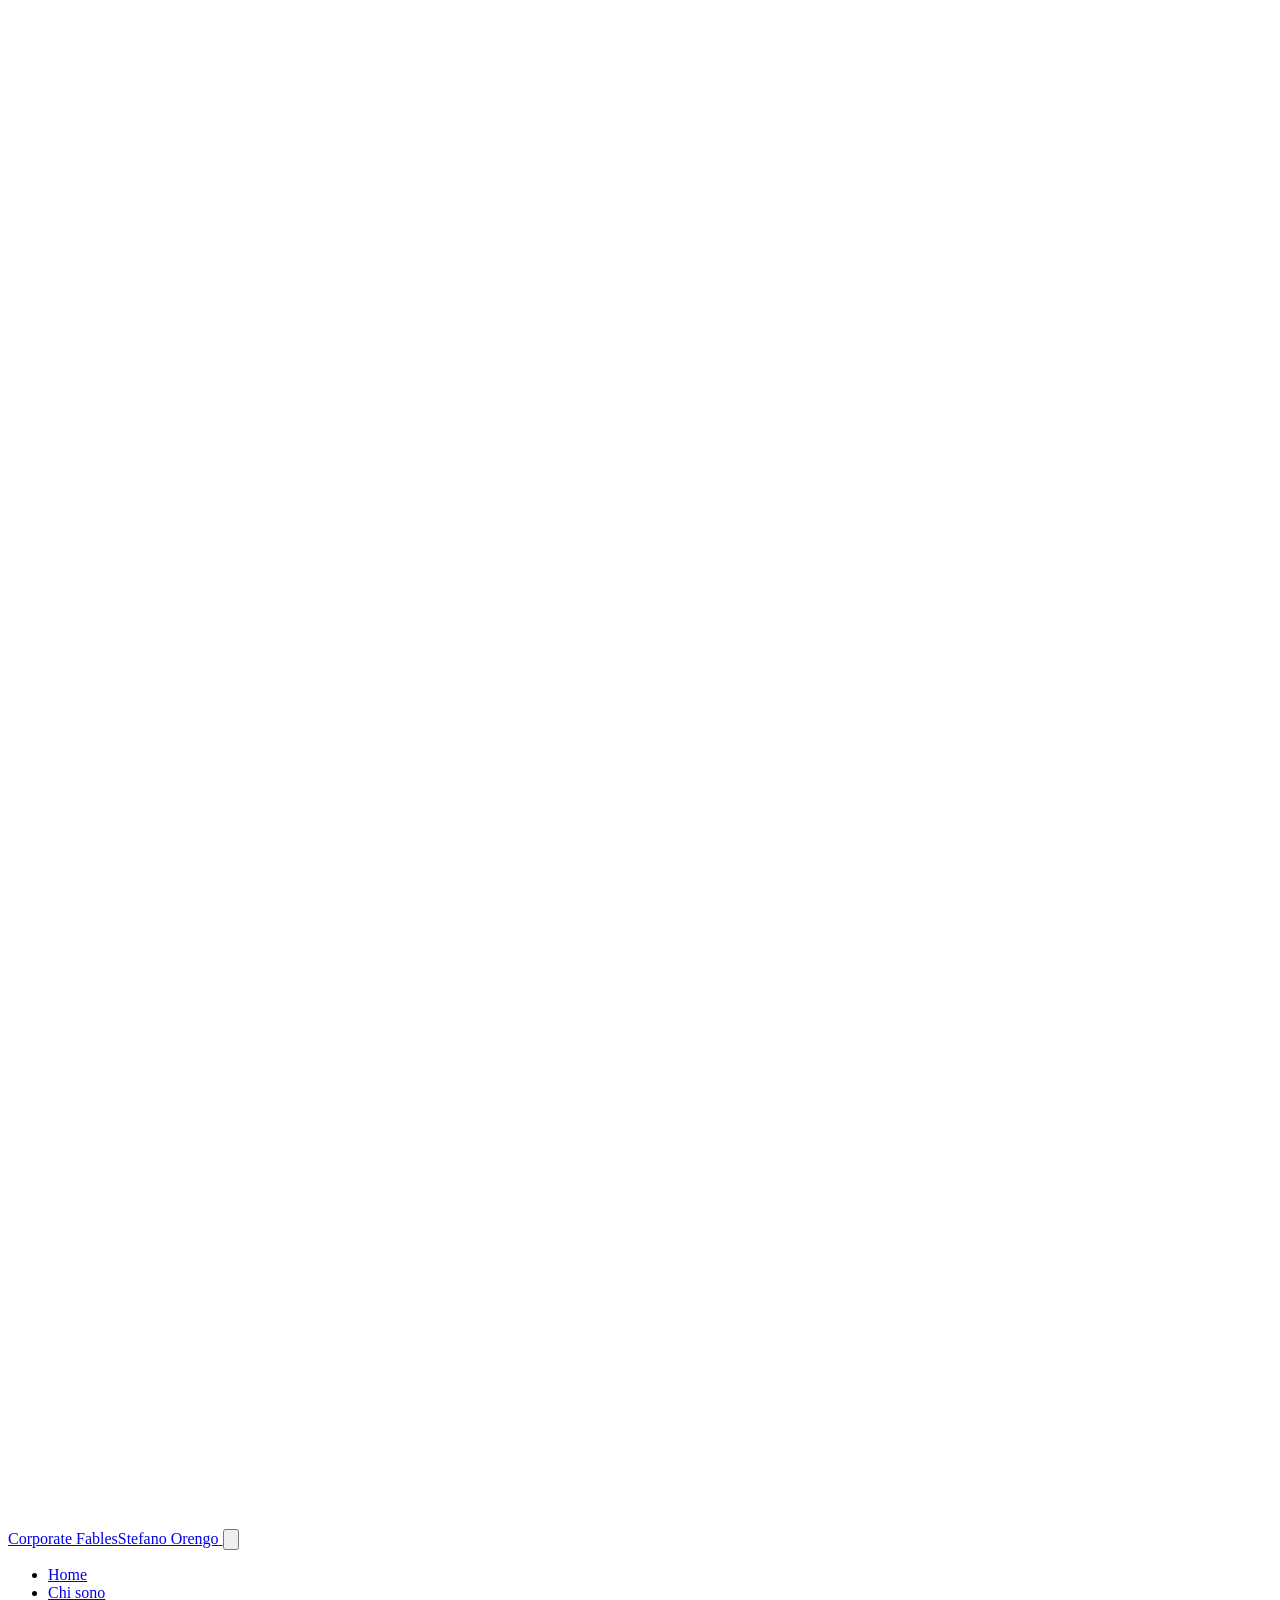
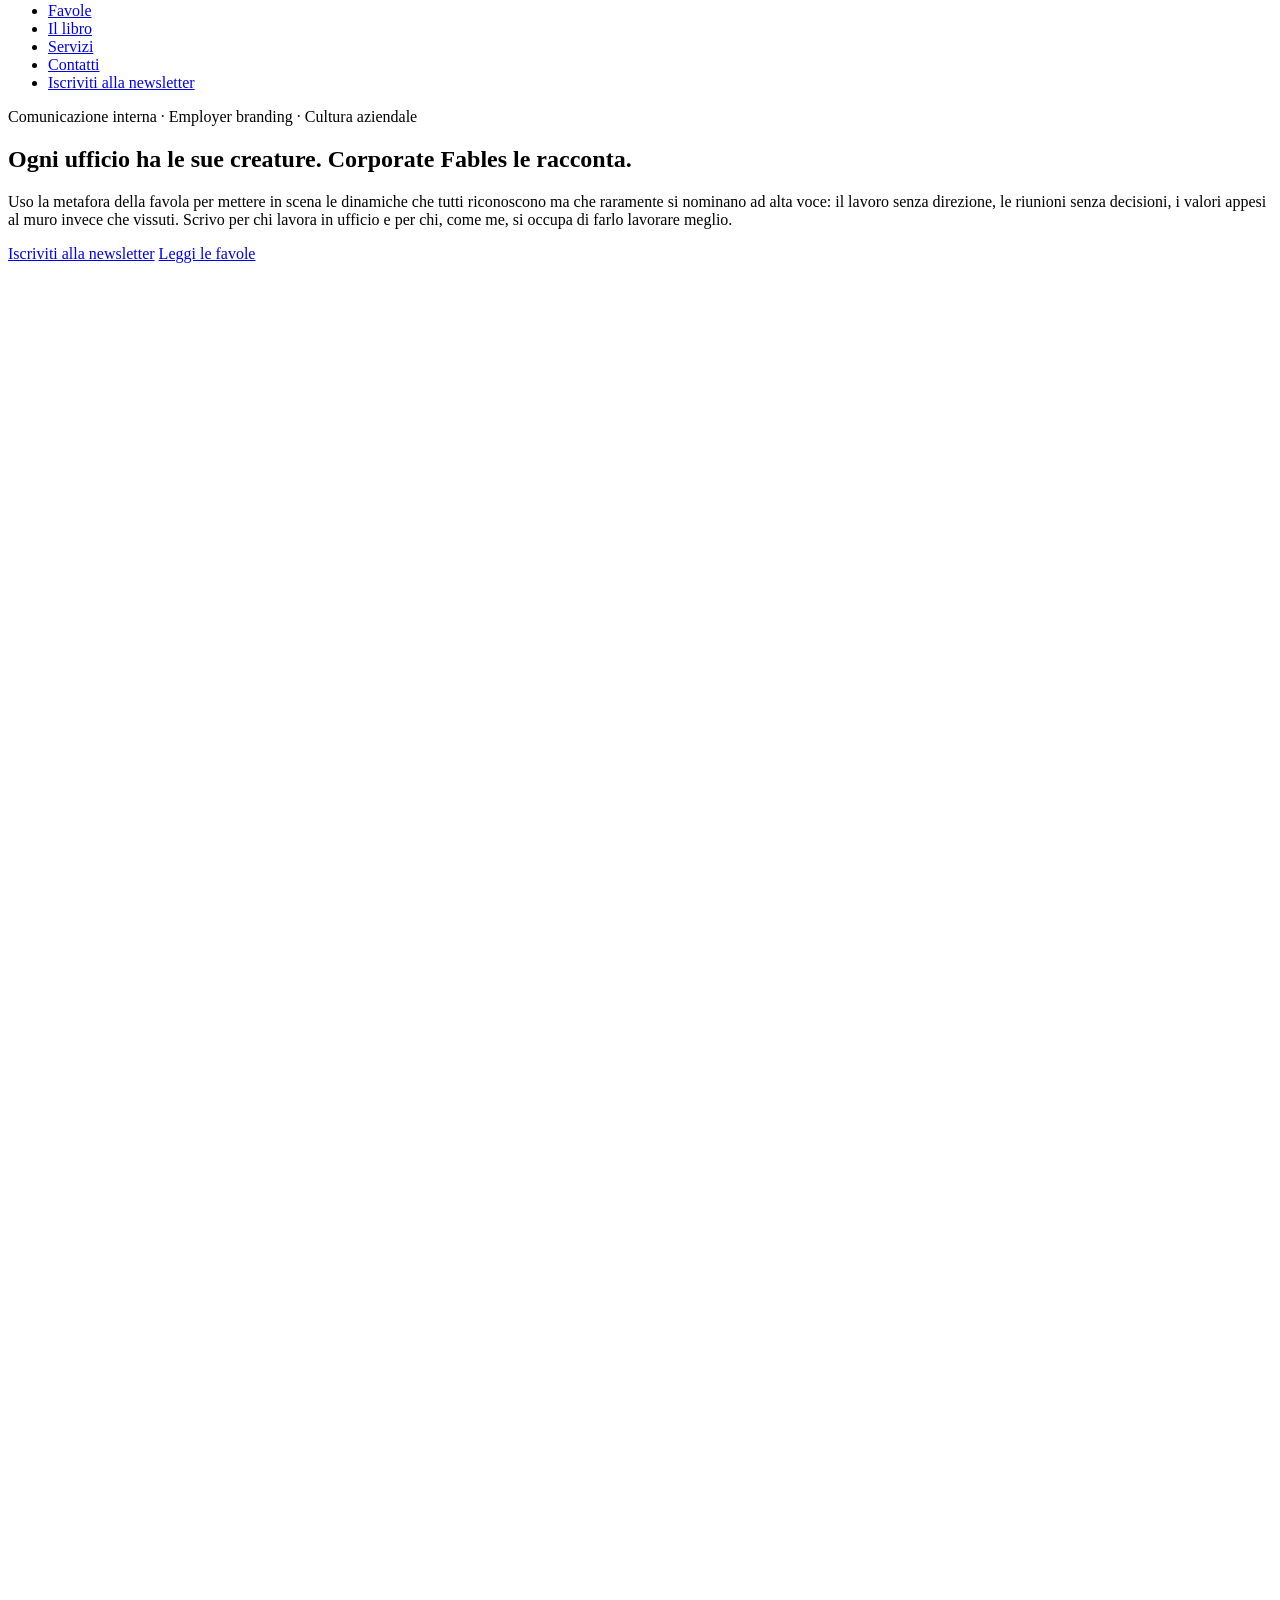
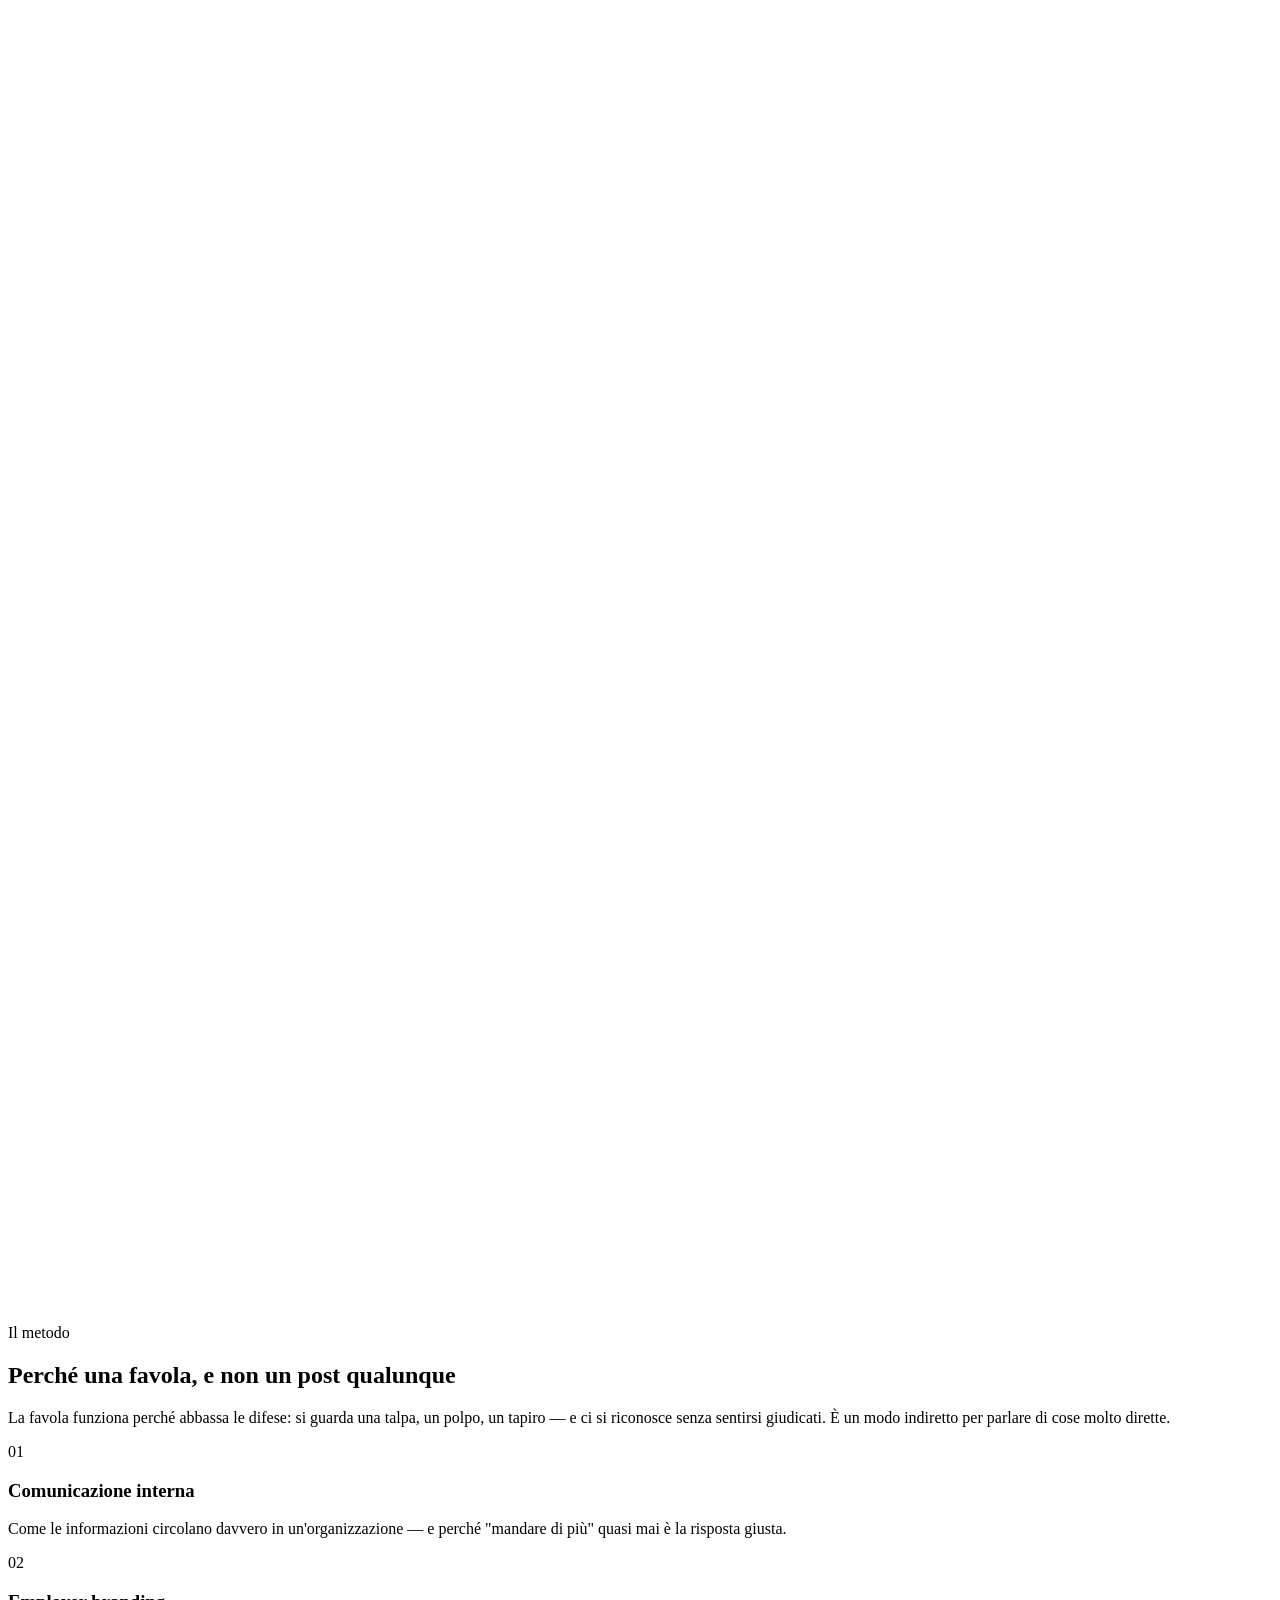
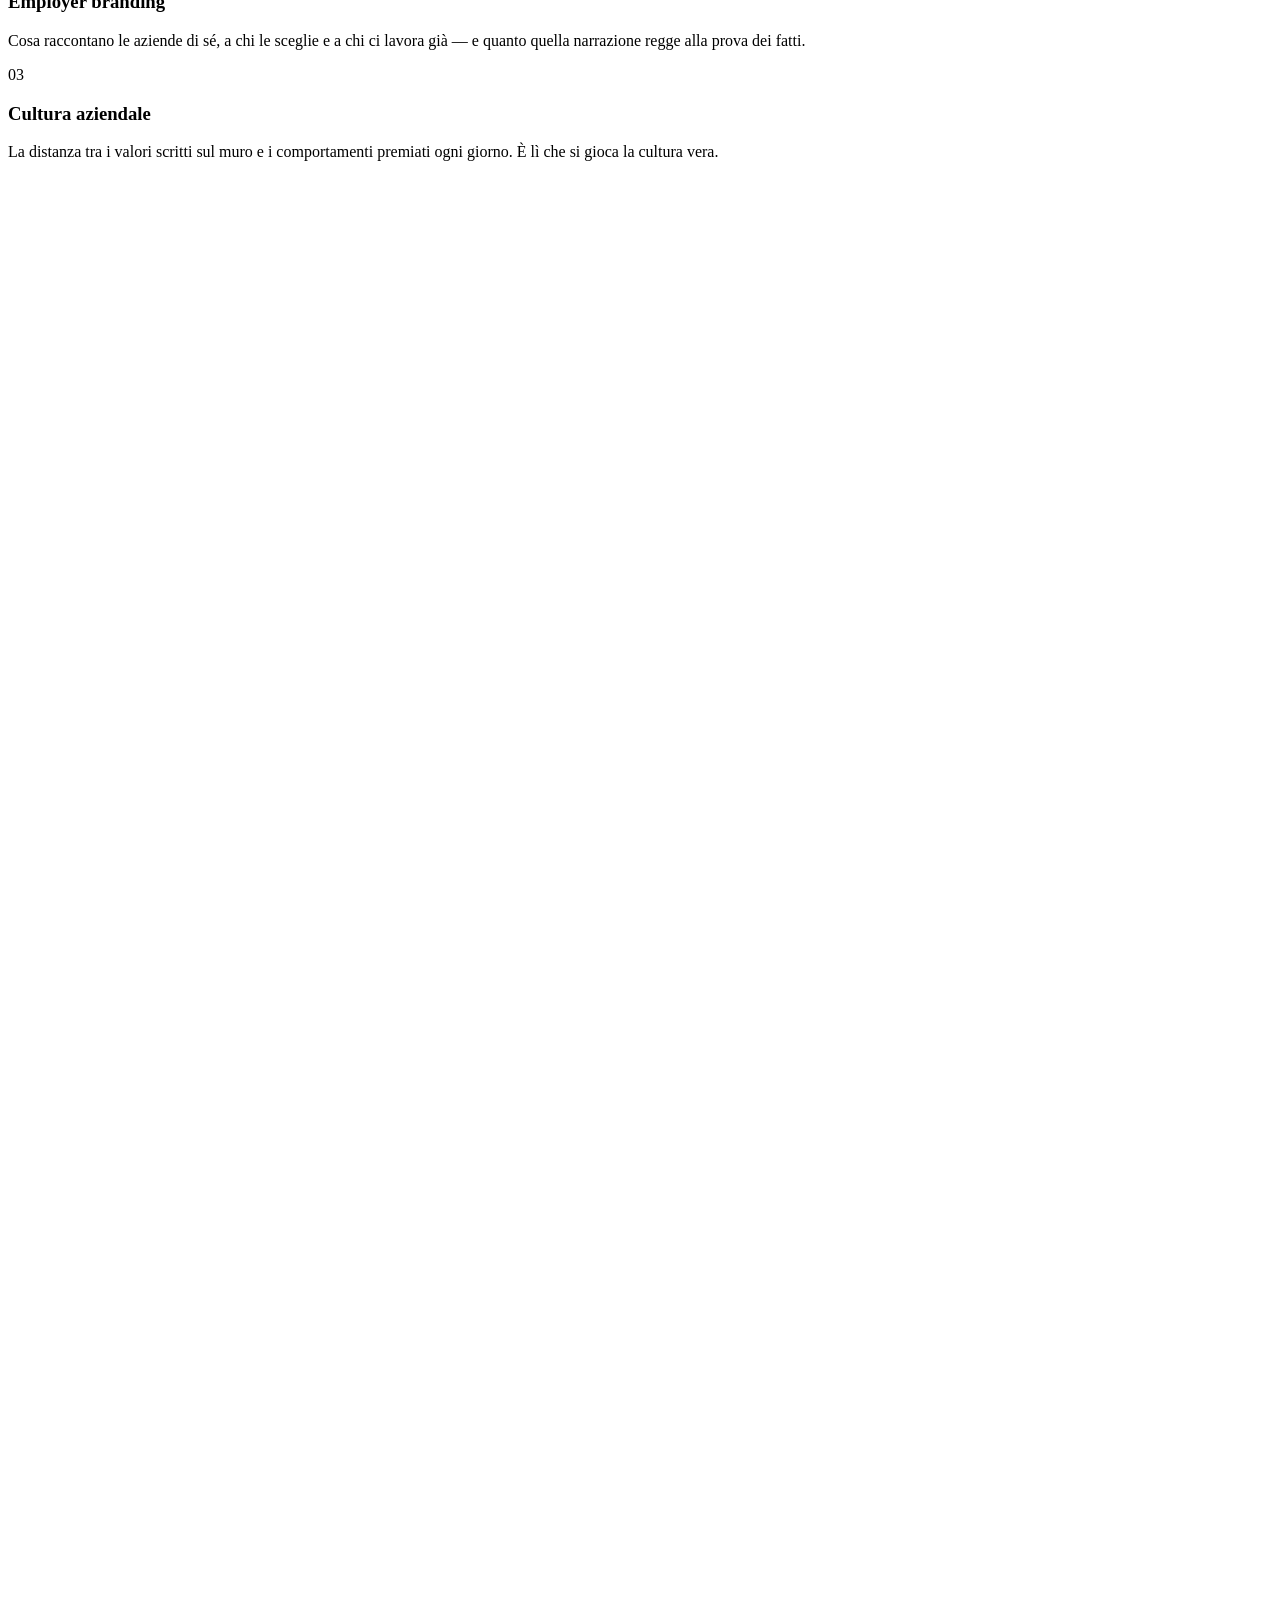
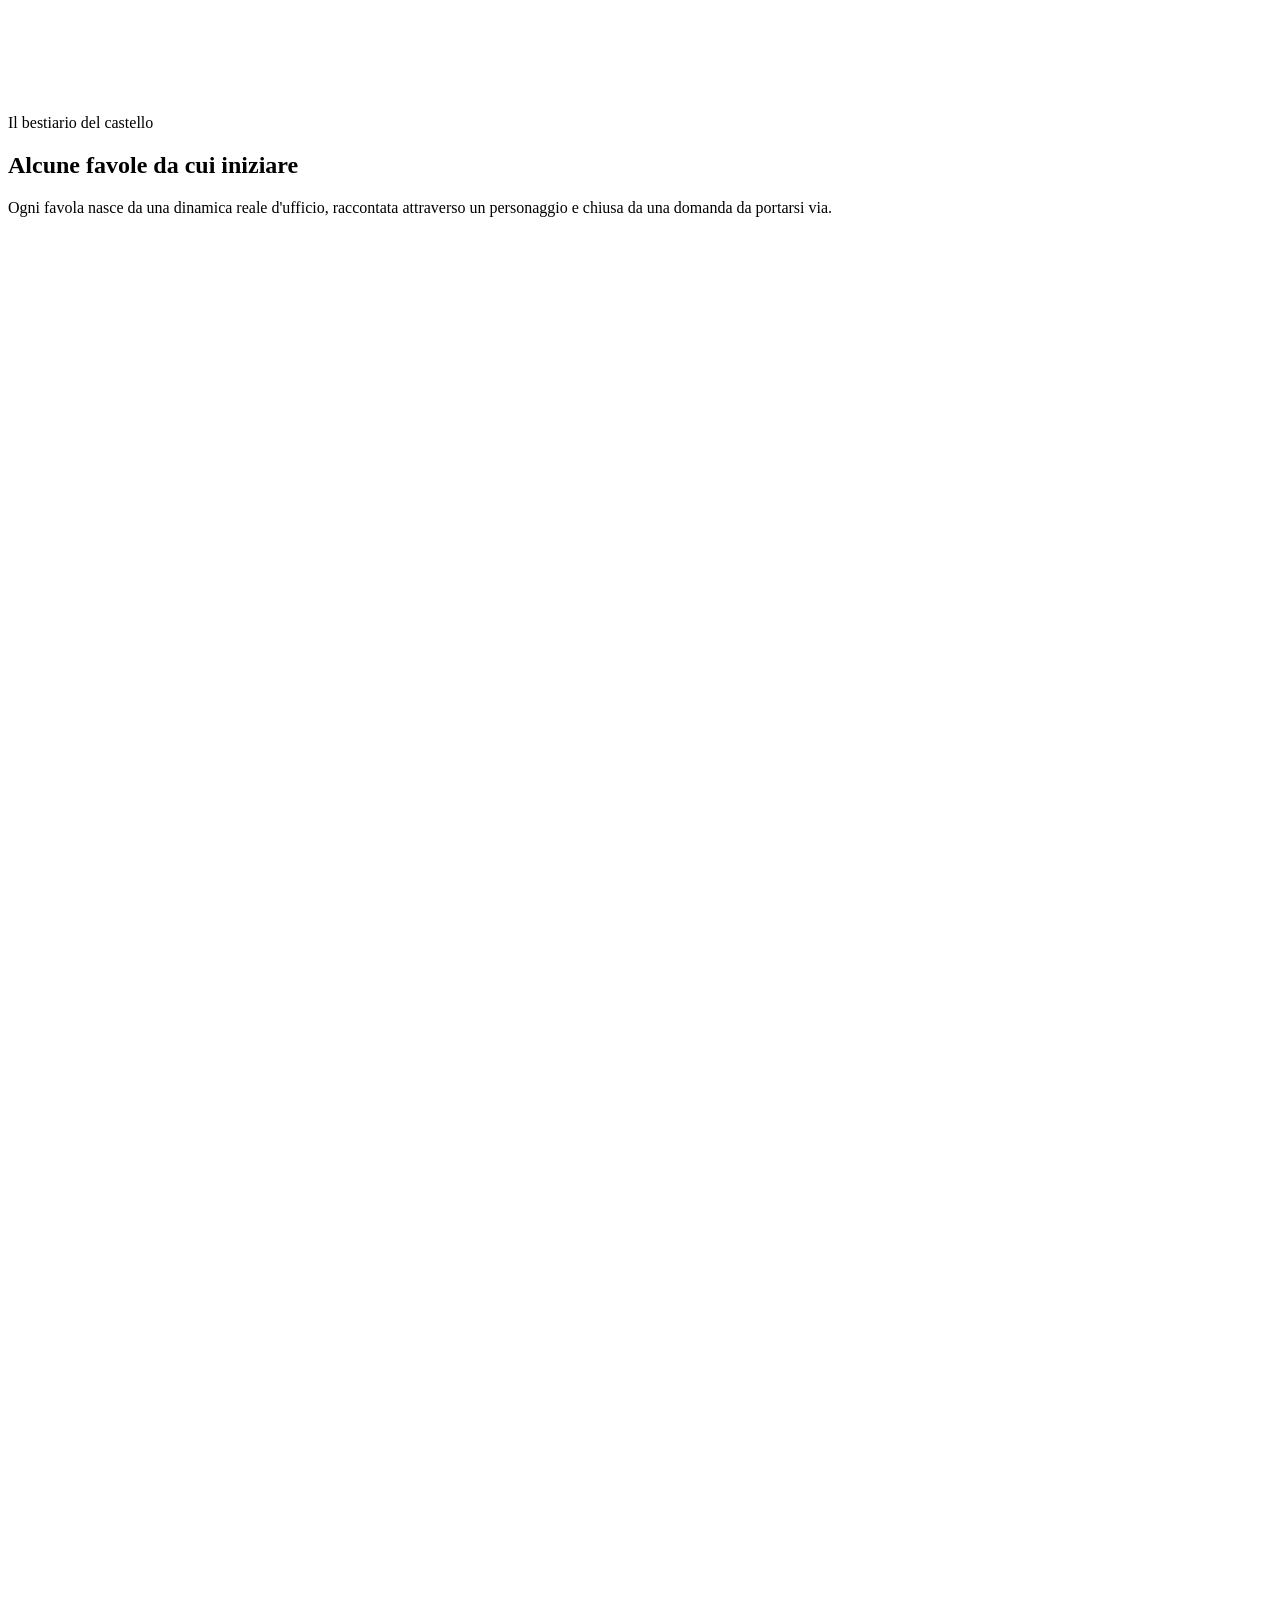
==== index.html @ dc0a2770 "Add files via upload" ====
<!DOCTYPE html>
<html lang="it">
<head>
<meta charset="UTF-8">
<meta name="viewport" content="width=device-width, initial-scale=1.0">
<title>Corporate Fables — Stefano Orengo | Cultura aziendale, comunicazione interna, employer branding</title>
<meta name="description" content="Corporate Fables usa la metafora della favola per raccontare le dinamiche d'ufficio: comunicazione interna, employer branding e cultura aziendale sana, a cura di Stefano Orengo.">
<link rel="preconnect" href="https://fonts.googleapis.com">
<link href="https://fonts.googleapis.com/css2?family=Fraunces:opsz,wght@9..144,400..700&family=Work+Sans:wght@400;500;600;700&family=IBM+Plex+Mono:wght@500;600&display=swap" rel="stylesheet">
<link rel="stylesheet" href="css/style.css">
</head>
<body>

<header class="site">
  <nav class="nav">
    <a href="index.html" class="brand">
      <svg viewBox="0 0 100 120"><use href="assets/crests.svg#crest-brand"/></svg>
      <span>Corporate Fables<span class="brand-sub">Stefano Orengo</span></span>
    </a>
    <button class="nav-toggle" aria-label="Apri il menu" aria-expanded="false">
      <svg viewBox="0 0 24 24" fill="none" stroke="currentColor" stroke-width="2"><path d="M3 6h18M3 12h18M3 18h18"/></svg>
    </button>
    <ul class="nav-links">
      <li><a href="index.html" class="current">Home</a></li>
      <li><a href="chi-sono.html">Chi sono</a></li>
      <li><a href="favole.html">Favole</a></li>
      <li><a href="libro.html">Il libro</a></li>
      <li><a href="servizi.html">Servizi</a></li>
      <li><a href="contatti.html">Contatti</a></li>
      <li class="nav-cta"><a class="btn btn-primary" data-substack-link href="#" target="_blank" rel="noopener">Iscriviti alla newsletter</a></li>
    </ul>
  </nav>
</header>

<main>

  <!-- HERO -->
  <section class="wrap hero">
    <div>
      <p class="eyebrow">Comunicazione interna · Employer branding · Cultura aziendale</p>
      <h1>Ogni ufficio ha le sue creature. Corporate&nbsp;Fables le racconta.</h1>
      <p class="lede">Uso la metafora della favola per mettere in scena le dinamiche che tutti riconoscono ma che raramente si nominano ad alta voce: il lavoro senza direzione, le riunioni senza decisioni, i valori appesi al muro invece che vissuti. Scrivo per chi lavora in ufficio e per chi, come me, si occupa di farlo lavorare meglio.</p>
      <div class="hero-actions">
        <a class="btn btn-primary" data-substack-link href="#" target="_blank" rel="noopener">Iscriviti alla newsletter</a>
        <a class="btn btn-ghost" href="favole.html">Leggi le favole</a>
      </div>
    </div>
    <div class="hero-crest-panel" data-reveal>
      <svg class="lead-crest" viewBox="0 0 100 120"><use href="assets/crests.svg#crest-eagle"/></svg>
      <svg viewBox="0 0 100 120"><use href="assets/crests.svg#crest-mole"/></svg>
      <svg viewBox="0 0 100 120"><use href="assets/crests.svg#crest-octopus"/></svg>
      <svg viewBox="0 0 100 120"><use href="assets/crests.svg#crest-tapir"/></svg>
      <svg viewBox="0 0 100 120"><use href="assets/crests.svg#crest-snail"/></svg>
      <svg viewBox="0 0 100 120"><use href="assets/crests.svg#crest-monkey"/></svg>
      <svg viewBox="0 0 100 120"><use href="assets/crests.svg#crest-pigeon"/></svg>
    </div>
  </section>

  <!-- PILLARS -->
  <section class="wrap" data-reveal>
    <div class="section-head">
      <p class="eyebrow">Il metodo</p>
      <h2>Perché una favola, e non un post qualunque</h2>
      <p>La favola funziona perché abbassa le difese: si guarda una talpa, un polpo, un tapiro — e ci si riconosce senza sentirsi giudicati. È un modo indiretto per parlare di cose molto dirette.</p>
    </div>
    <div class="pillars">
      <div class="pillar">
        <span class="num">01</span>
        <h3>Comunicazione interna</h3>
        <p>Come le informazioni circolano davvero in un'organizzazione — e perché "mandare di più" quasi mai è la risposta giusta.</p>
      </div>
      <div class="pillar">
        <span class="num">02</span>
        <h3>Employer branding</h3>
        <p>Cosa raccontano le aziende di sé, a chi le sceglie e a chi ci lavora già — e quanto quella narrazione regge alla prova dei fatti.</p>
      </div>
      <div class="pillar">
        <span class="num">03</span>
        <h3>Cultura aziendale</h3>
        <p>La distanza tra i valori scritti sul muro e i comportamenti premiati ogni giorno. È lì che si gioca la cultura vera.</p>
      </div>
    </div>
  </section>

  <div class="wrap"><div class="divider-crest"><svg viewBox="0 0 100 120"><use href="assets/crests.svg#crest-brand"/></svg></div></div>

  <!-- FABLES PREVIEW -->
  <section class="wrap" data-reveal>
    <div class="section-head">
      <p class="eyebrow">Il bestiario del castello</p>
      <h2>Alcune favole da cui iniziare</h2>
      <p>Ogni favola nasce da una dinamica reale d'ufficio, raccontata attraverso un personaggio e chiusa da una domanda da portarsi via.</p>
    </div>
    <div class="fable-grid">
      <article class="fable-card">
        <svg class="crest-icon" viewBox="0 0 100 120"><use href="assets/crests.svg#crest-tapir"/></svg>
        <span class="role">Teo — il tapiro</span>
        <h3>Il tapiro che convocava riunioni</h3>
        <p class="moral">Una riunione senza una decisione da prendere non è una riunione.</p>
        <p class="teaser">Teo crede che ogni problema si risolva riunendo le creature in una stanza. Finché, un martedì mattina, la stanza rimane vuota.</p>
        <a class="read-link" data-substack-link href="#" target="_blank" rel="noopener">Leggi su Substack →</a>
      </article>
      <article class="fable-card">
        <svg class="crest-icon" viewBox="0 0 100 120"><use href="assets/crests.svg#crest-octopus"/></svg>
        <span class="role">Otto — il polpo</span>
        <h3>Il polpo che diceva sempre sì</h3>
        <p class="moral">Non siamo indispensabili perché capaci. A volte, solo perché non abbiamo mai chiesto aiuto.</p>
        <p class="teaser">Otto ha otto tentacoli e dice sempre sì a tutto. Finché una mattina uno dei tentacoli smette di muoversi.</p>
        <a class="read-link" data-substack-link href="#" target="_blank" rel="noopener">Leggi su Substack →</a>
      </article>
      <article class="fable-card">
        <svg class="crest-icon" viewBox="0 0 100 120"><use href="assets/crests.svg#crest-raccoon"/></svg>
        <span class="role">Renoir — il procione</span>
        <h3>Il procione guardiano dello stemma</h3>
        <p class="moral">I valori appesi al muro non fanno cultura. La fanno le domande scomode.</p>
        <p class="teaser">Renoir lucida lo stemma del castello ogni mattina. Poi qualcuno gli chiede: "quella parola, dove la vedi oggi?"</p>
        <a class="read-link" data-substack-link href="#" target="_blank" rel="noopener">Leggi su Substack →</a>
      </article>
    </div>
    <p style="margin-top:36px;"><a class="btn btn-ghost" href="favole.html">Vedi tutte le favole</a></p>
  </section>

  <!-- BOOK TEASER -->
  <section class="wrap" data-reveal>
    <div class="split">
      <div class="book-cover" style="max-width:280px;">
        <svg class="crest-icon" viewBox="0 0 100 120"><use href="assets/crests.svg#crest-brand"/></svg>
        <div>
          <p class="book-sub">Un romanzo di cultura aziendale</p>
          <h3 class="book-title">Il Volpino e la Torre</h3>
        </div>
        <p class="book-author">Stefano Orengo</p>
      </div>
      <div class="prose">
        <p class="eyebrow">In cantiere</p>
        <h2>Il primo libro di Corporate Fables</h2>
        <p>Dalle favole della newsletter nasce "Il Volpino e la Torre": una storia più lunga, ambientata nello stesso castello, per raccontare cosa succede quando la cultura di un'organizzazione smette di essere uno slogan e diventa un problema quotidiano.</p>
        <p>Il manoscritto è pronto ed è attualmente alla ricerca di una casa editrice.</p>
        <p><a class="btn btn-primary" href="libro.html">Scopri il libro</a></p>
      </div>
    </div>
  </section>

  <!-- ABOUT STRIP -->
  <section class="wrap" data-reveal>
    <div class="split reverse">
      <div class="split-media">
        <div class="photo-frame">Foto di Stefano Orengo</div>
      </div>
      <div class="prose">
        <p class="eyebrow">Chi scrive</p>
        <h2>Stefano Orengo</h2>
        <p>Mi occupo di comunicazione interna in RINA e collaboro alla comunicazione web e social di ECOS. Da qui nasce Corporate Fables: un modo per parlare, attraverso le favole, di come si costruisce — o si distrugge, un metro di galleria alla volta — una cultura aziendale sana.</p>
        <p><a class="btn btn-ghost" href="chi-sono.html">Leggi la mia storia →</a></p>
      </div>
    </div>
  </section>

  <!-- NEWSLETTER CTA -->
  <section class="wrap" data-reveal>
    <div class="cta-band">
      <div>
        <h2>Una favola al mese nella tua casella di posta</h2>
        <p>Corporate Fables è una newsletter su Substack. Niente spam, solo una storia e una domanda da portarti al lavoro.</p>
      </div>
      <a class="btn btn-primary" data-substack-link href="#" target="_blank" rel="noopener">Iscriviti gratis</a>
    </div>
  </section>

</main>

<footer class="site">
  <div class="wrap">
    <div class="foot-grid">
      <div>
        <p class="foot-brand">Corporate Fables</p>
        <p style="color:#B7C2BB; font-size:.92rem; max-width:32ch;">Favole per chi lavora in ufficio e per chi si occupa della sua cultura.</p>
      </div>
      <div>
        <h4>Naviga</h4>
        <ul>
          <li><a href="chi-sono.html">Chi sono</a></li>
          <li><a href="favole.html">Favole</a></li>
          <li><a href="libro.html">Il libro</a></li>
          <li><a href="servizi.html">Servizi</a></li>
        </ul>
      </div>
      <div>
        <h4>Collegati</h4>
        <ul>
          <li><a data-substack-link href="#" target="_blank" rel="noopener">Substack</a></li>
          <li><a data-linkedin-link href="#" target="_blank" rel="noopener">LinkedIn</a></li>
          <li><a href="contatti.html">Contatti</a></li>
        </ul>
      </div>
      <div>
        <h4>Progetto personale</h4>
        <p style="color:#B7C2BB; font-size:.86rem;">Non un canale ufficiale RINA o ECOS.</p>
      </div>
    </div>
    <div class="foot-bottom">
      <p>© 2026 Stefano Orengo — Corporate Fables</p>
      <p class="disclaimer">Corporate Fables è un progetto personale. Le opinioni espresse non rappresentano necessariamente la posizione di RINA o ECOS.</p>
    </div>
  </div>
</footer>

<script src="js/main.js"></script>
</body>
</html>
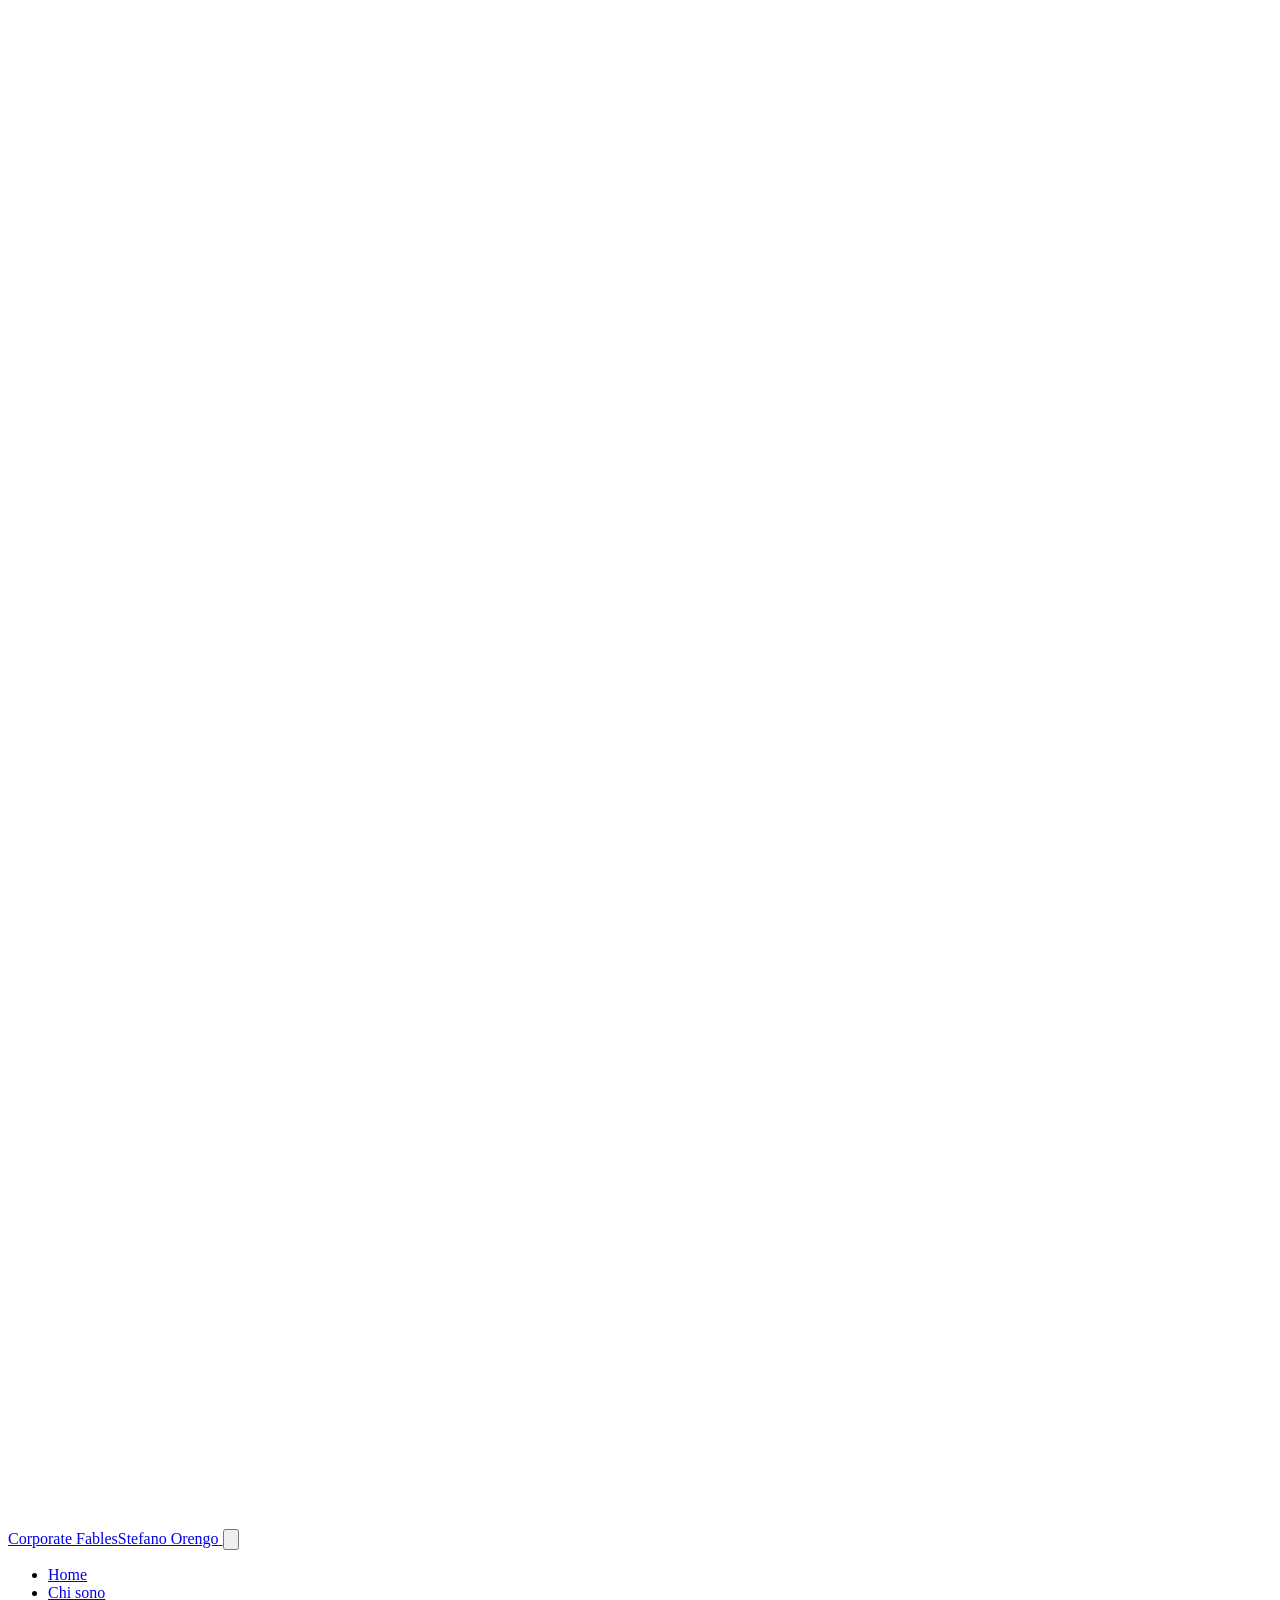
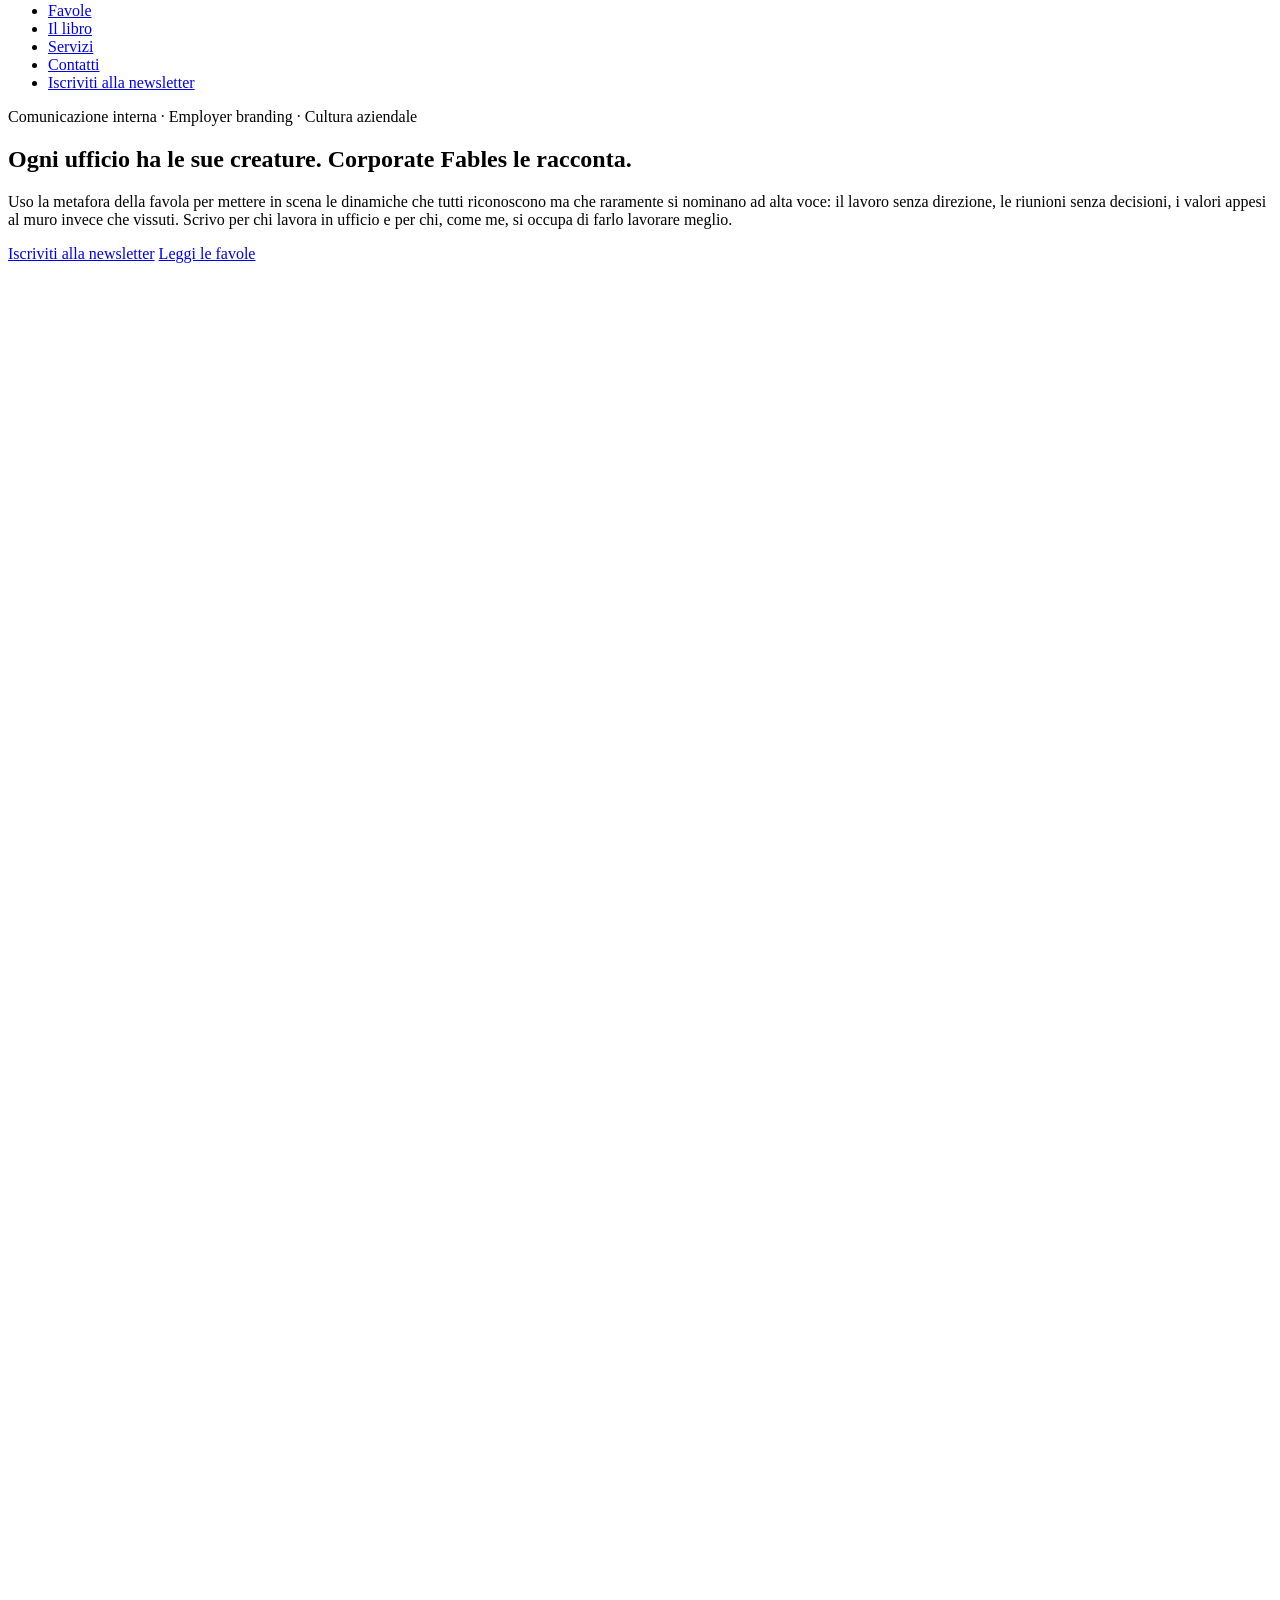
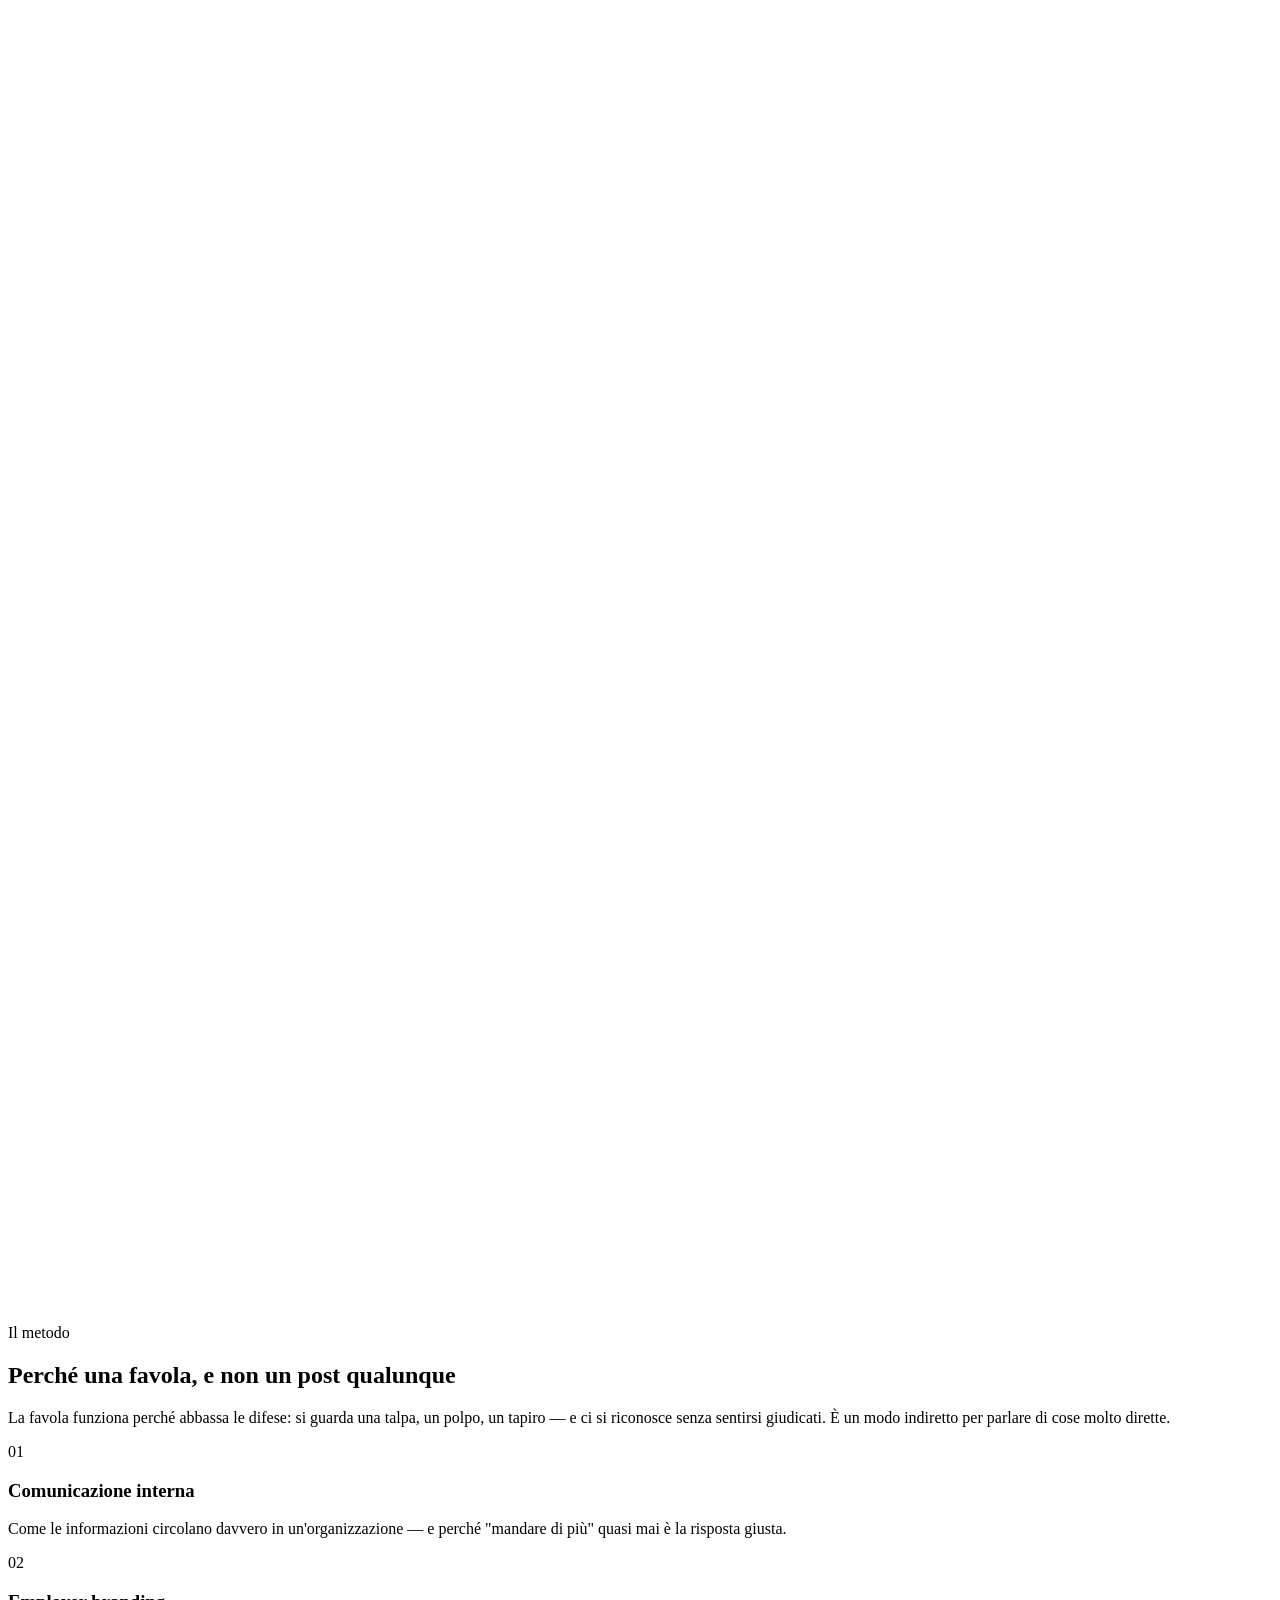
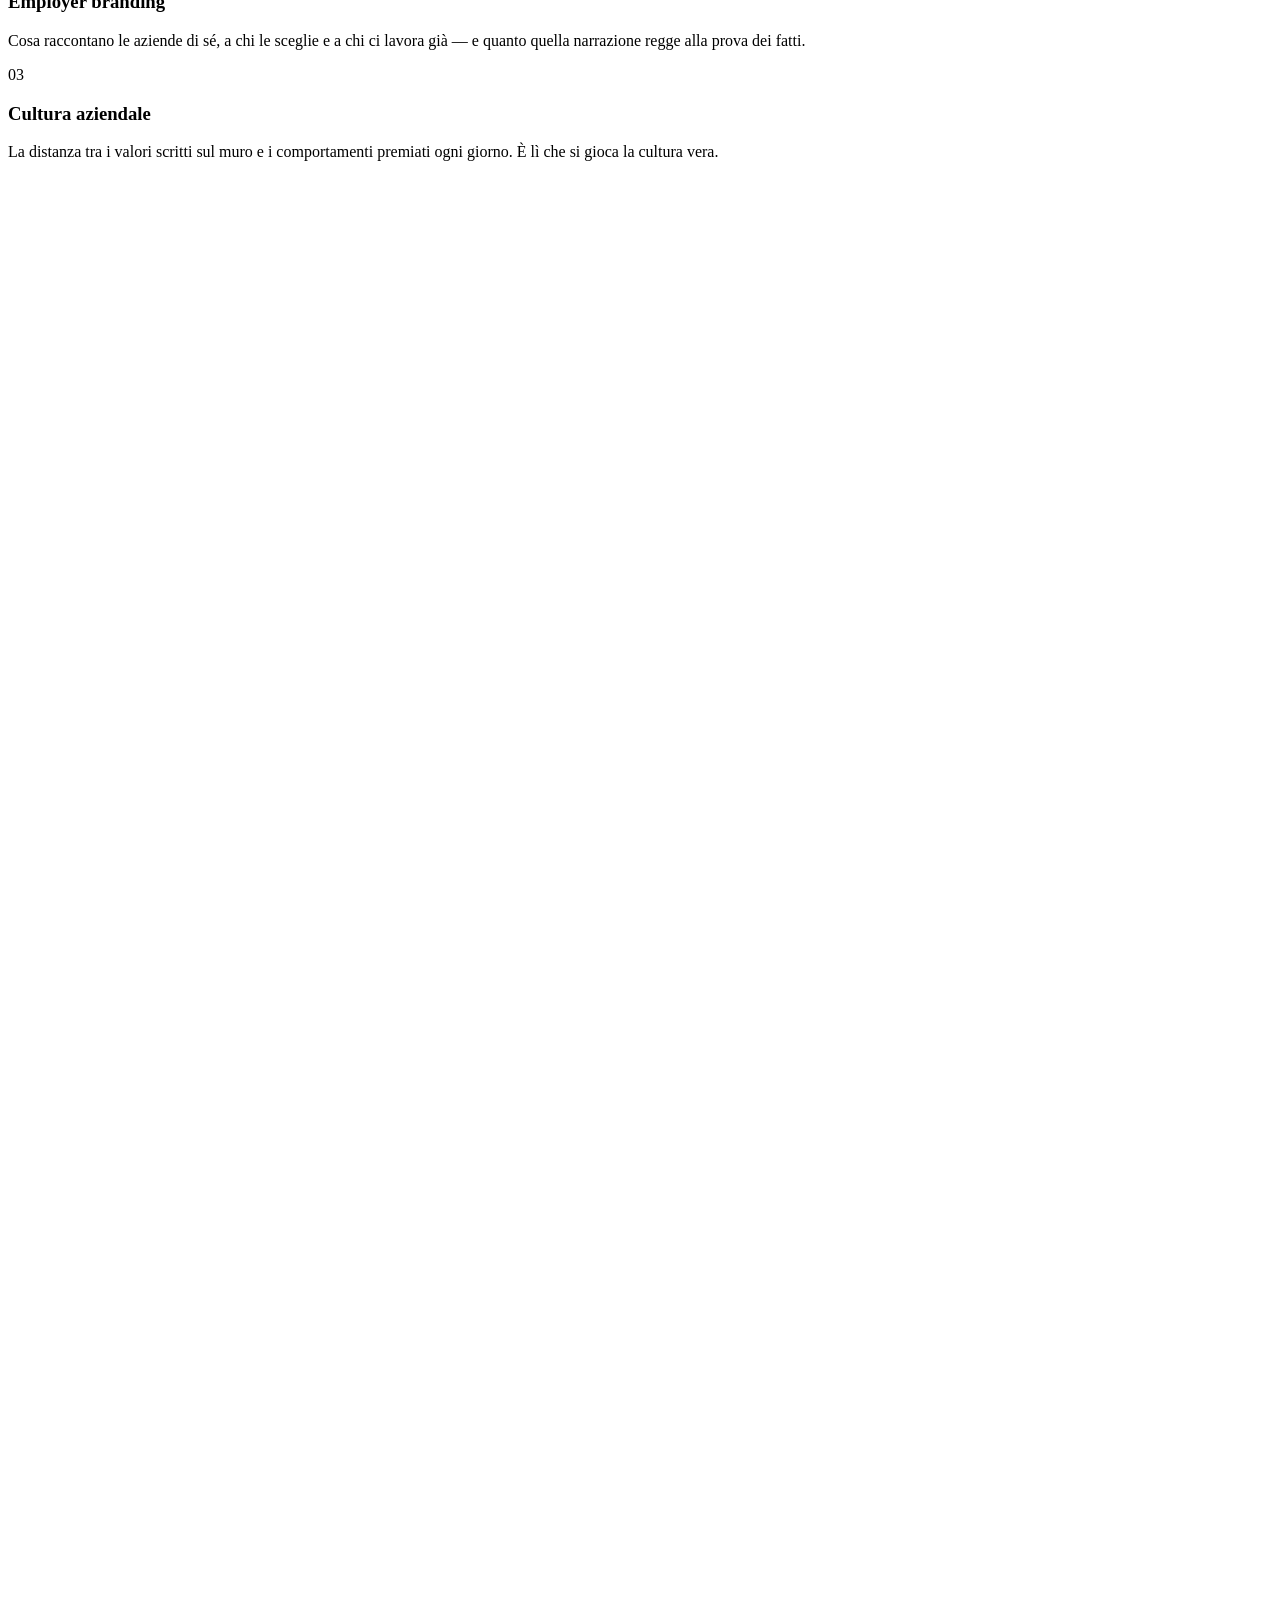
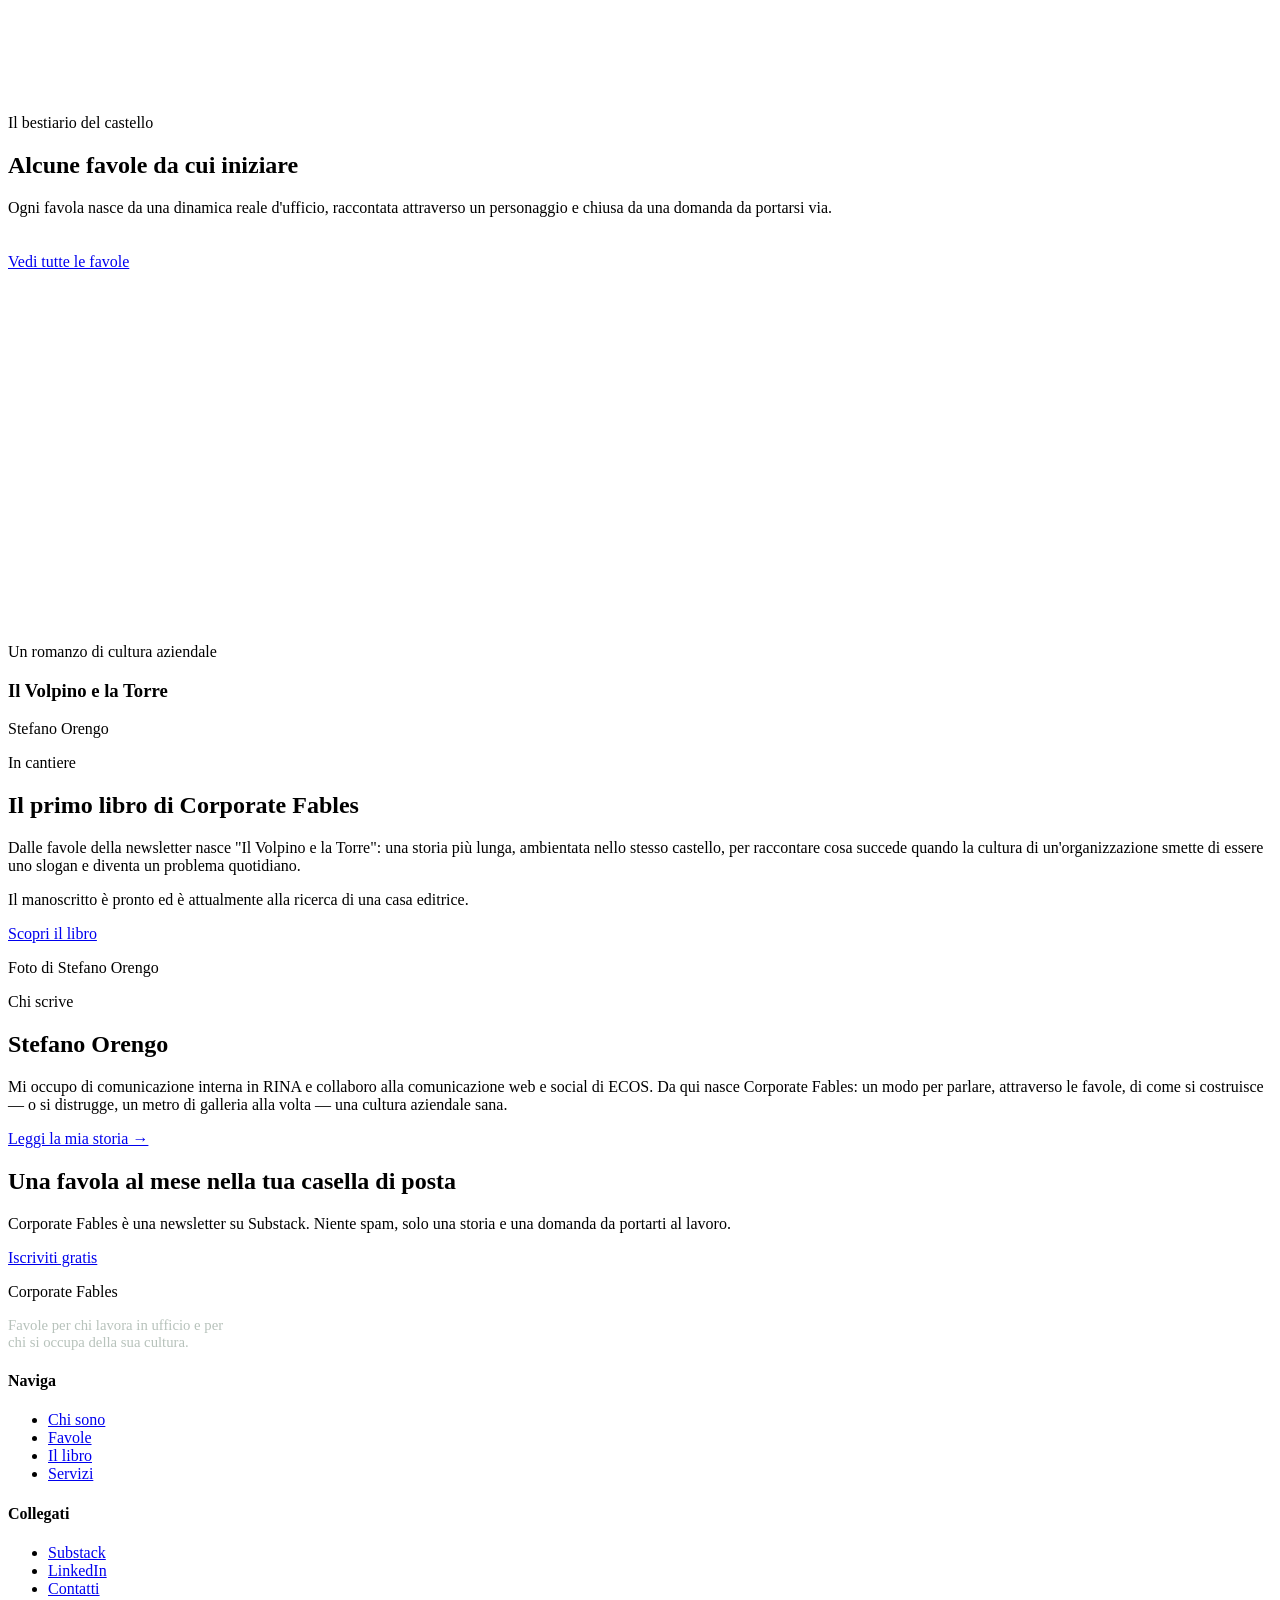
==== commit b88c9557: "Add files via upload" ====
--- a/index.html
+++ b/index.html
@@ -91,31 +91,8 @@
       <h2>Alcune favole da cui iniziare</h2>
       <p>Ogni favola nasce da una dinamica reale d'ufficio, raccontata attraverso un personaggio e chiusa da una domanda da portarsi via.</p>
     </div>
-    <div class="fable-grid">
-      <article class="fable-card">
-        <svg class="crest-icon" viewBox="0 0 100 120"><use href="assets/crests.svg#crest-tapir"/></svg>
-        <span class="role">Teo — il tapiro</span>
-        <h3>Il tapiro che convocava riunioni</h3>
-        <p class="moral">Una riunione senza una decisione da prendere non è una riunione.</p>
-        <p class="teaser">Teo crede che ogni problema si risolva riunendo le creature in una stanza. Finché, un martedì mattina, la stanza rimane vuota.</p>
-        <a class="read-link" data-substack-link href="#" target="_blank" rel="noopener">Leggi su Substack →</a>
-      </article>
-      <article class="fable-card">
-        <svg class="crest-icon" viewBox="0 0 100 120"><use href="assets/crests.svg#crest-octopus"/></svg>
-        <span class="role">Otto — il polpo</span>
-        <h3>Il polpo che diceva sempre sì</h3>
-        <p class="moral">Non siamo indispensabili perché capaci. A volte, solo perché non abbiamo mai chiesto aiuto.</p>
-        <p class="teaser">Otto ha otto tentacoli e dice sempre sì a tutto. Finché una mattina uno dei tentacoli smette di muoversi.</p>
-        <a class="read-link" data-substack-link href="#" target="_blank" rel="noopener">Leggi su Substack →</a>
-      </article>
-      <article class="fable-card">
-        <svg class="crest-icon" viewBox="0 0 100 120"><use href="assets/crests.svg#crest-raccoon"/></svg>
-        <span class="role">Renoir — il procione</span>
-        <h3>Il procione guardiano dello stemma</h3>
-        <p class="moral">I valori appesi al muro non fanno cultura. La fanno le domande scomode.</p>
-        <p class="teaser">Renoir lucida lo stemma del castello ogni mattina. Poi qualcuno gli chiede: "quella parola, dove la vedi oggi?"</p>
-        <a class="read-link" data-substack-link href="#" target="_blank" rel="noopener">Leggi su Substack →</a>
-      </article>
+    <div class="fable-grid" data-fable-list data-fable-limit="3">
+      <noscript><p>Attiva JavaScript per vedere le favole in evidenza, oppure visita direttamente la newsletter su Substack.</p></noscript>
     </div>
     <p style="margin-top:36px;"><a class="btn btn-ghost" href="favole.html">Vedi tutte le favole</a></p>
   </section>
@@ -205,6 +182,7 @@
   </div>
 </footer>
 
+<script src="js/fables-data.js"></script>
 <script src="js/main.js"></script>
 </body>
 </html>
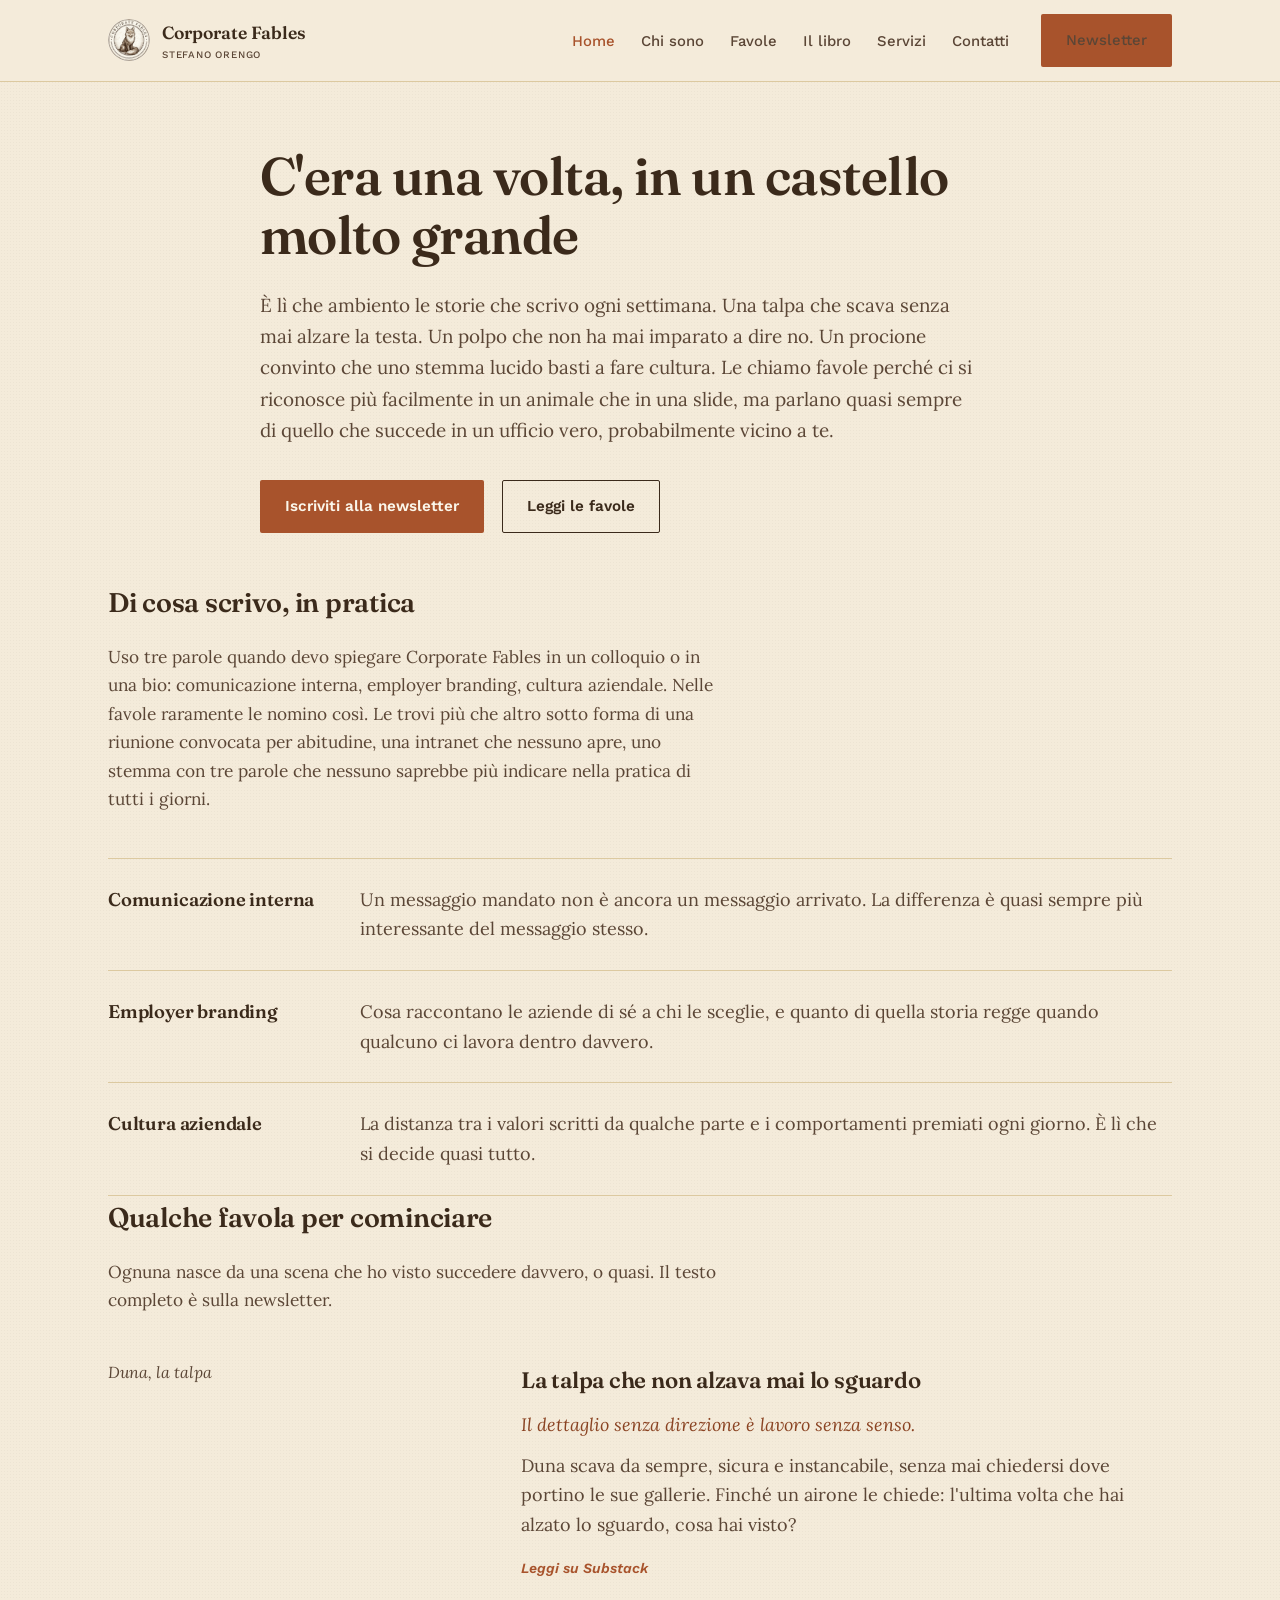
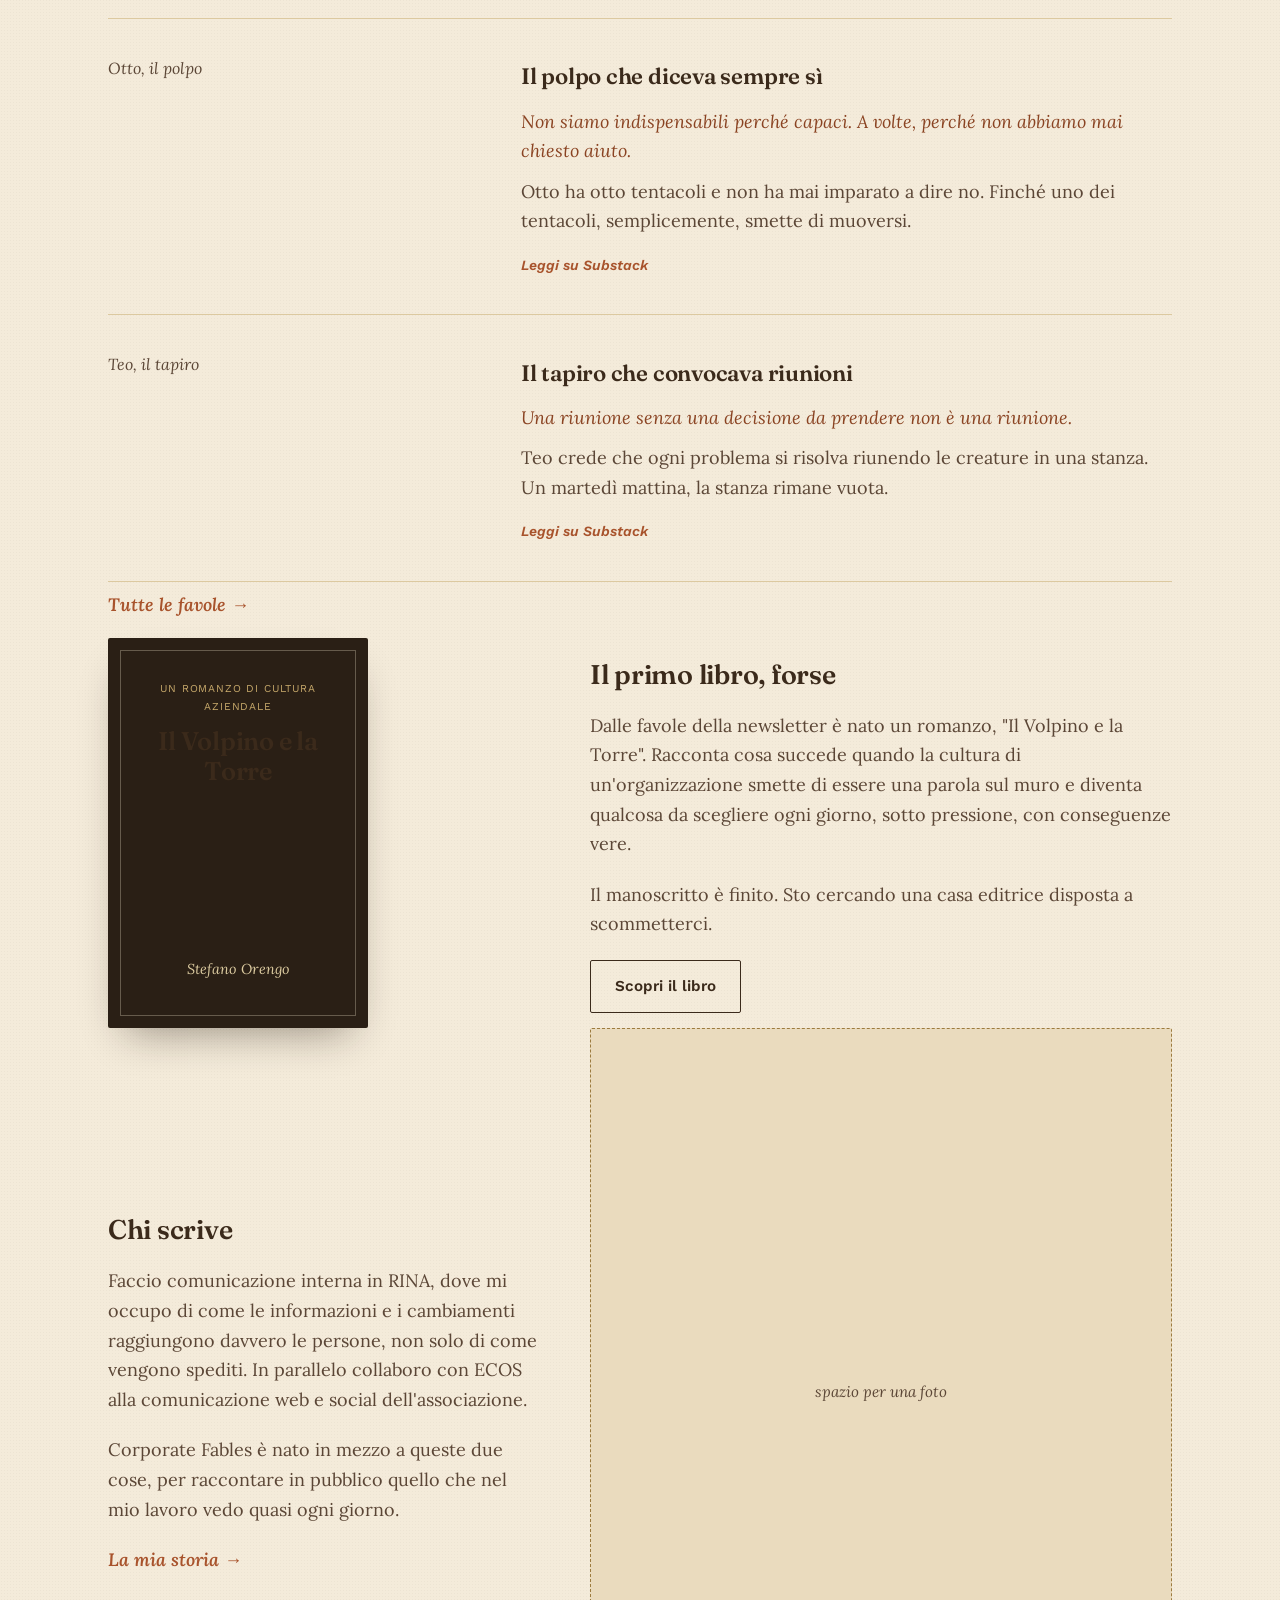
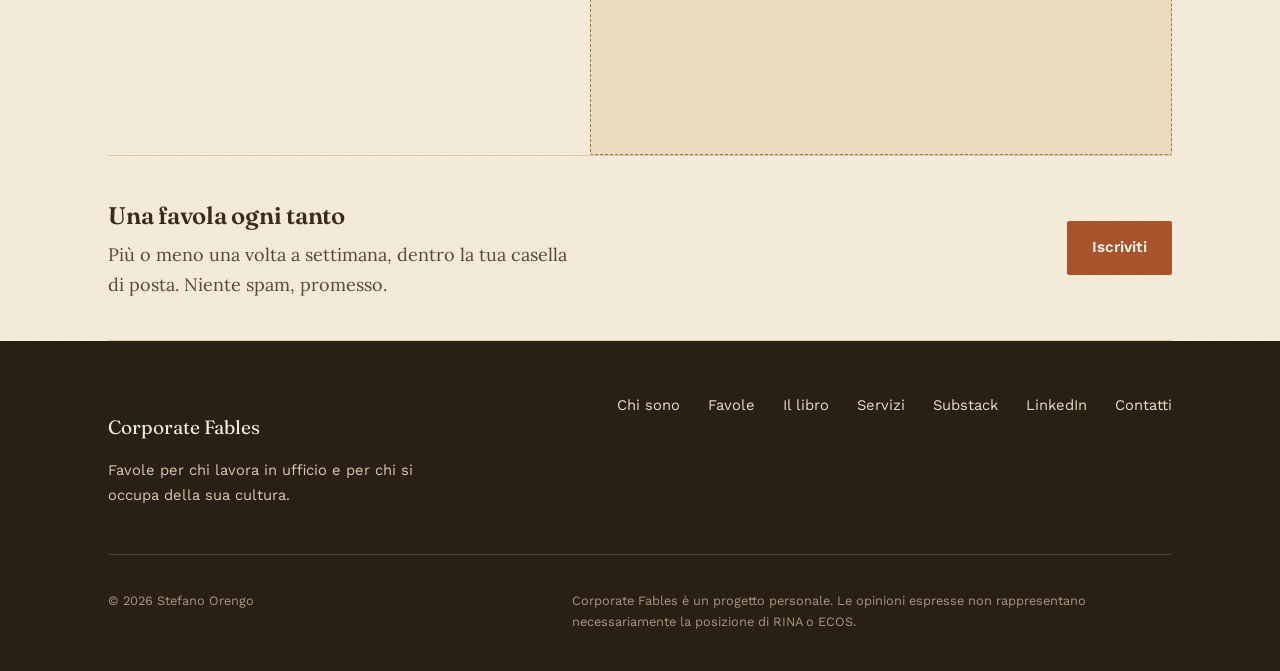
==== commit 3efe3d2b: "Add files via upload" ====
--- a/index.html
+++ b/index.html
@@ -3,10 +3,11 @@
 <head>
 <meta charset="UTF-8">
 <meta name="viewport" content="width=device-width, initial-scale=1.0">
-<title>Corporate Fables — Stefano Orengo | Cultura aziendale, comunicazione interna, employer branding</title>
-<meta name="description" content="Corporate Fables usa la metafora della favola per raccontare le dinamiche d'ufficio: comunicazione interna, employer branding e cultura aziendale sana, a cura di Stefano Orengo.">
+<title>Corporate Fables — Stefano Orengo</title>
+<meta name="description" content="Favole su comunicazione interna, employer branding e cultura aziendale, scritte da Stefano Orengo.">
+<link rel="icon" href="assets/logo.jpg">
 <link rel="preconnect" href="https://fonts.googleapis.com">
-<link href="https://fonts.googleapis.com/css2?family=Fraunces:opsz,wght@9..144,400..700&family=Work+Sans:wght@400;500;600;700&family=IBM+Plex+Mono:wght@500;600&display=swap" rel="stylesheet">
+<link href="https://fonts.googleapis.com/css2?family=Fraunces:opsz,wght@9..144,400..600&family=Lora:ital,wght@0,400;0,500;1,400&family=Work+Sans:wght@400;500;600&display=swap" rel="stylesheet">
 <link rel="stylesheet" href="css/style.css">
 </head>
 <body>
@@ -14,7 +15,7 @@
 <header class="site">
   <nav class="nav">
     <a href="index.html" class="brand">
-      <svg viewBox="0 0 100 120"><use href="assets/crests.svg#crest-brand"/></svg>
+      <img src="assets/logo.jpg" alt="Corporate Fables">
       <span>Corporate Fables<span class="brand-sub">Stefano Orengo</span></span>
     </a>
     <button class="nav-toggle" aria-label="Apri il menu" aria-expanded="false">
@@ -27,120 +28,95 @@
       <li><a href="libro.html">Il libro</a></li>
       <li><a href="servizi.html">Servizi</a></li>
       <li><a href="contatti.html">Contatti</a></li>
-      <li class="nav-cta"><a class="btn btn-primary" data-substack-link href="#" target="_blank" rel="noopener">Iscriviti alla newsletter</a></li>
+      <li class="nav-cta"><a class="btn btn-primary" data-substack-link href="#" target="_blank" rel="noopener">Newsletter</a></li>
     </ul>
   </nav>
 </header>
 
 <main>
 
-  <!-- HERO -->
   <section class="wrap hero">
-    <div>
-      <p class="eyebrow">Comunicazione interna · Employer branding · Cultura aziendale</p>
-      <h1>Ogni ufficio ha le sue creature. Corporate&nbsp;Fables le racconta.</h1>
-      <p class="lede">Uso la metafora della favola per mettere in scena le dinamiche che tutti riconoscono ma che raramente si nominano ad alta voce: il lavoro senza direzione, le riunioni senza decisioni, i valori appesi al muro invece che vissuti. Scrivo per chi lavora in ufficio e per chi, come me, si occupa di farlo lavorare meglio.</p>
-      <div class="hero-actions">
-        <a class="btn btn-primary" data-substack-link href="#" target="_blank" rel="noopener">Iscriviti alla newsletter</a>
-        <a class="btn btn-ghost" href="favole.html">Leggi le favole</a>
-      </div>
-    </div>
-    <div class="hero-crest-panel" data-reveal>
-      <svg class="lead-crest" viewBox="0 0 100 120"><use href="assets/crests.svg#crest-eagle"/></svg>
-      <svg viewBox="0 0 100 120"><use href="assets/crests.svg#crest-mole"/></svg>
-      <svg viewBox="0 0 100 120"><use href="assets/crests.svg#crest-octopus"/></svg>
-      <svg viewBox="0 0 100 120"><use href="assets/crests.svg#crest-tapir"/></svg>
-      <svg viewBox="0 0 100 120"><use href="assets/crests.svg#crest-snail"/></svg>
-      <svg viewBox="0 0 100 120"><use href="assets/crests.svg#crest-monkey"/></svg>
-      <svg viewBox="0 0 100 120"><use href="assets/crests.svg#crest-pigeon"/></svg>
+    <h1>C'era una volta, in un castello molto grande</h1>
+    <p class="lede">È lì che ambiento le storie che scrivo ogni settimana. Una talpa che scava senza mai alzare la testa. Un polpo che non ha mai imparato a dire no. Un procione convinto che uno stemma lucido basti a fare cultura. Le chiamo favole perché ci si riconosce più facilmente in un animale che in una slide, ma parlano quasi sempre di quello che succede in un ufficio vero, probabilmente vicino a te.</p>
+    <div class="hero-actions">
+      <a class="btn btn-primary" data-substack-link href="#" target="_blank" rel="noopener">Iscriviti alla newsletter</a>
+      <a class="btn btn-ghost" href="favole.html">Leggi le favole</a>
     </div>
   </section>
 
-  <!-- PILLARS -->
   <section class="wrap" data-reveal>
     <div class="section-head">
-      <p class="eyebrow">Il metodo</p>
-      <h2>Perché una favola, e non un post qualunque</h2>
-      <p>La favola funziona perché abbassa le difese: si guarda una talpa, un polpo, un tapiro — e ci si riconosce senza sentirsi giudicati. È un modo indiretto per parlare di cose molto dirette.</p>
+      <h2>Di cosa scrivo, in pratica</h2>
+      <p>Uso tre parole quando devo spiegare Corporate Fables in un colloquio o in una bio: comunicazione interna, employer branding, cultura aziendale. Nelle favole raramente le nomino così. Le trovi più che altro sotto forma di una riunione convocata per abitudine, una intranet che nessuno apre, uno stemma con tre parole che nessuno saprebbe più indicare nella pratica di tutti i giorni.</p>
     </div>
-    <div class="pillars">
-      <div class="pillar">
-        <span class="num">01</span>
+    <div class="topics">
+      <div class="topic-row">
         <h3>Comunicazione interna</h3>
-        <p>Come le informazioni circolano davvero in un'organizzazione — e perché "mandare di più" quasi mai è la risposta giusta.</p>
+        <p>Un messaggio mandato non è ancora un messaggio arrivato. La differenza è quasi sempre più interessante del messaggio stesso.</p>
       </div>
-      <div class="pillar">
-        <span class="num">02</span>
+      <div class="topic-row">
         <h3>Employer branding</h3>
-        <p>Cosa raccontano le aziende di sé, a chi le sceglie e a chi ci lavora già — e quanto quella narrazione regge alla prova dei fatti.</p>
+        <p>Cosa raccontano le aziende di sé a chi le sceglie, e quanto di quella storia regge quando qualcuno ci lavora dentro davvero.</p>
       </div>
-      <div class="pillar">
-        <span class="num">03</span>
+      <div class="topic-row">
         <h3>Cultura aziendale</h3>
-        <p>La distanza tra i valori scritti sul muro e i comportamenti premiati ogni giorno. È lì che si gioca la cultura vera.</p>
+        <p>La distanza tra i valori scritti da qualche parte e i comportamenti premiati ogni giorno. È lì che si decide quasi tutto.</p>
       </div>
     </div>
   </section>
 
-  <div class="wrap"><div class="divider-crest"><svg viewBox="0 0 100 120"><use href="assets/crests.svg#crest-brand"/></svg></div></div>
-
-  <!-- FABLES PREVIEW -->
   <section class="wrap" data-reveal>
     <div class="section-head">
-      <p class="eyebrow">Il bestiario del castello</p>
-      <h2>Alcune favole da cui iniziare</h2>
-      <p>Ogni favola nasce da una dinamica reale d'ufficio, raccontata attraverso un personaggio e chiusa da una domanda da portarsi via.</p>
+      <h2>Qualche favola per cominciare</h2>
+      <p>Ognuna nasce da una scena che ho visto succedere davvero, o quasi. Il testo completo è sulla newsletter.</p>
     </div>
-    <div class="fable-grid" data-fable-list data-fable-limit="3">
-      <noscript><p>Attiva JavaScript per vedere le favole in evidenza, oppure visita direttamente la newsletter su Substack.</p></noscript>
+    <div class="fable-list" data-fable-list data-fable-limit="3">
+      <noscript><p>Attiva JavaScript per vedere le favole in evidenza, oppure vai direttamente alla newsletter su Substack.</p></noscript>
     </div>
-    <p style="margin-top:36px;"><a class="btn btn-ghost" href="favole.html">Vedi tutte le favole</a></p>
+    <p style="margin-top:8px;"><a class="btn-text" href="favole.html">Tutte le favole →</a></p>
   </section>
 
-  <!-- BOOK TEASER -->
   <section class="wrap" data-reveal>
     <div class="split">
-      <div class="book-cover" style="max-width:280px;">
-        <svg class="crest-icon" viewBox="0 0 100 120"><use href="assets/crests.svg#crest-brand"/></svg>
-        <div>
-          <p class="book-sub">Un romanzo di cultura aziendale</p>
-          <h3 class="book-title">Il Volpino e la Torre</h3>
+      <div>
+        <div class="book-cover" style="max-width:260px;">
+          <div>
+            <p class="book-sub">Un romanzo di cultura aziendale</p>
+            <h2 class="book-title">Il Volpino e la Torre</h2>
+          </div>
+          <p class="book-author">Stefano Orengo</p>
         </div>
-        <p class="book-author">Stefano Orengo</p>
       </div>
       <div class="prose">
-        <p class="eyebrow">In cantiere</p>
-        <h2>Il primo libro di Corporate Fables</h2>
-        <p>Dalle favole della newsletter nasce "Il Volpino e la Torre": una storia più lunga, ambientata nello stesso castello, per raccontare cosa succede quando la cultura di un'organizzazione smette di essere uno slogan e diventa un problema quotidiano.</p>
-        <p>Il manoscritto è pronto ed è attualmente alla ricerca di una casa editrice.</p>
-        <p><a class="btn btn-primary" href="libro.html">Scopri il libro</a></p>
+        <h2>Il primo libro, forse</h2>
+        <p>Dalle favole della newsletter è nato un romanzo, "Il Volpino e la Torre". Racconta cosa succede quando la cultura di un'organizzazione smette di essere una parola sul muro e diventa qualcosa da scegliere ogni giorno, sotto pressione, con conseguenze vere.</p>
+        <p>Il manoscritto è finito. Sto cercando una casa editrice disposta a scommetterci.</p>
+        <p><a class="btn btn-ghost" href="libro.html">Scopri il libro</a></p>
       </div>
     </div>
   </section>
 
-  <!-- ABOUT STRIP -->
   <section class="wrap" data-reveal>
     <div class="split reverse">
       <div class="split-media">
-        <div class="photo-frame">Foto di Stefano Orengo</div>
+        <div class="photo-frame">spazio per una foto</div>
       </div>
       <div class="prose">
-        <p class="eyebrow">Chi scrive</p>
-        <h2>Stefano Orengo</h2>
-        <p>Mi occupo di comunicazione interna in RINA e collaboro alla comunicazione web e social di ECOS. Da qui nasce Corporate Fables: un modo per parlare, attraverso le favole, di come si costruisce — o si distrugge, un metro di galleria alla volta — una cultura aziendale sana.</p>
-        <p><a class="btn btn-ghost" href="chi-sono.html">Leggi la mia storia →</a></p>
+        <h2>Chi scrive</h2>
+        <p>Faccio comunicazione interna in RINA, dove mi occupo di come le informazioni e i cambiamenti raggiungono davvero le persone, non solo di come vengono spediti. In parallelo collaboro con ECOS alla comunicazione web e social dell'associazione.</p>
+        <p>Corporate Fables è nato in mezzo a queste due cose, per raccontare in pubblico quello che nel mio lavoro vedo quasi ogni giorno.</p>
+        <p><a class="btn-text" href="chi-sono.html">La mia storia →</a></p>
       </div>
     </div>
   </section>
 
-  <!-- NEWSLETTER CTA -->
   <section class="wrap" data-reveal>
-    <div class="cta-band">
+    <div class="cta-line">
       <div>
-        <h2>Una favola al mese nella tua casella di posta</h2>
-        <p>Corporate Fables è una newsletter su Substack. Niente spam, solo una storia e una domanda da portarti al lavoro.</p>
+        <h2>Una favola ogni tanto</h2>
+        <p>Più o meno una volta a settimana, dentro la tua casella di posta. Niente spam, promesso.</p>
       </div>
-      <a class="btn btn-primary" data-substack-link href="#" target="_blank" rel="noopener">Iscriviti gratis</a>
+      <a class="btn btn-primary" data-substack-link href="#" target="_blank" rel="noopener">Iscriviti</a>
     </div>
   </section>
 
@@ -148,35 +124,23 @@
 
 <footer class="site">
   <div class="wrap">
-    <div class="foot-grid">
+    <div class="foot-top">
       <div>
         <p class="foot-brand">Corporate Fables</p>
-        <p style="color:#B7C2BB; font-size:.92rem; max-width:32ch;">Favole per chi lavora in ufficio e per chi si occupa della sua cultura.</p>
+        <p style="max-width:34ch; font-size:.92rem;">Favole per chi lavora in ufficio e per chi si occupa della sua cultura.</p>
       </div>
-      <div>
-        <h4>Naviga</h4>
-        <ul>
-          <li><a href="chi-sono.html">Chi sono</a></li>
-          <li><a href="favole.html">Favole</a></li>
-          <li><a href="libro.html">Il libro</a></li>
-          <li><a href="servizi.html">Servizi</a></li>
-        </ul>
-      </div>
-      <div>
-        <h4>Collegati</h4>
-        <ul>
-          <li><a data-substack-link href="#" target="_blank" rel="noopener">Substack</a></li>
-          <li><a data-linkedin-link href="#" target="_blank" rel="noopener">LinkedIn</a></li>
-          <li><a href="contatti.html">Contatti</a></li>
-        </ul>
-      </div>
-      <div>
-        <h4>Progetto personale</h4>
-        <p style="color:#B7C2BB; font-size:.86rem;">Non un canale ufficiale RINA o ECOS.</p>
-      </div>
+      <nav>
+        <a href="chi-sono.html">Chi sono</a>
+        <a href="favole.html">Favole</a>
+        <a href="libro.html">Il libro</a>
+        <a href="servizi.html">Servizi</a>
+        <a data-substack-link href="#" target="_blank" rel="noopener">Substack</a>
+        <a data-linkedin-link href="#" target="_blank" rel="noopener">LinkedIn</a>
+        <a href="contatti.html">Contatti</a>
+      </nav>
     </div>
     <div class="foot-bottom">
-      <p>© 2026 Stefano Orengo — Corporate Fables</p>
+      <p>© 2026 Stefano Orengo</p>
       <p class="disclaimer">Corporate Fables è un progetto personale. Le opinioni espresse non rappresentano necessariamente la posizione di RINA o ECOS.</p>
     </div>
   </div>
--- a/css/style.css
+++ b/css/style.css
@@ -0,0 +1,296 @@
+/* ============================================================
+   CORPORATE FABLES — fogli di stile
+   Palette presa dal logo e da Substack: carta chiara, inchiostro
+   seppia, un rosso ruggine per le cose su cui vuoi che l'occhio
+   si fermi. Niente altro.
+   ============================================================ */
+
+:root{
+  --ink:        #3B2A1B;   /* seppia scuro — testo */
+  --ink-soft:   #5B4636;   /* seppia più chiaro — testo secondario */
+  --paper:      #F4EBDA;   /* carta calda, come il fondo del logo */
+  --paper-deep: #EADBBE;   /* pannelli leggermente più scuri */
+  --card:       #FBF6EA;   /* superficie chiara per riquadri */
+  --rust:       #A8532C;   /* accento caldo, link e pulsanti */
+  --rust-dk:    #8A4322;
+  --gold:       #9C7B3F;   /* filo dorato per divisori sottili */
+  --line:       #DCC9A0;   /* righe sottili */
+  --cream-dk:   #2A1F15;   /* fondo scurissimo, per footer */
+
+  --font-display: "Fraunces", Georgia, serif;
+  --font-body:    "Lora", Georgia, serif;
+  --font-nav:     "Work Sans", -apple-system, Segoe UI, sans-serif;
+
+  --maxw: 1120px;
+}
+
+*,*::before,*::after{ box-sizing:border-box; }
+html{ scroll-behavior:smooth; }
+@media (prefers-reduced-motion: reduce){
+  html{ scroll-behavior:auto; }
+  *,*::before,*::after{ animation-duration:0.01ms !important; animation-iteration-count:1 !important; transition-duration:0.01ms !important; scroll-behavior:auto !important; }
+}
+
+body{
+  margin:0;
+  background:var(--paper);
+  color:var(--ink);
+  font-family:var(--font-body);
+  font-size:18px;
+  line-height:1.65;
+  -webkit-font-smoothing:antialiased;
+}
+
+/* sottile grana di carta sul fondo, non un pattern geometrico */
+body{
+  background-image:
+    radial-gradient(rgba(59,42,27,.035) 1px, transparent 1px);
+  background-size:3px 3px;
+}
+
+img{ max-width:100%; display:block; }
+
+a{ color:var(--rust); text-decoration-color:transparent; text-underline-offset:3px; transition:text-decoration-color .15s ease, color .15s ease; }
+a:hover{ text-decoration-color:currentColor; }
+a:focus-visible, button:focus-visible, input:focus-visible, textarea:focus-visible{
+  outline:2px solid var(--rust);
+  outline-offset:3px;
+}
+
+h1,h2,h3,h4{
+  font-family:var(--font-display);
+  color:var(--ink);
+  margin:0 0 .5em;
+  font-weight:600;
+  letter-spacing:-0.01em;
+}
+
+.kicker{
+  font-family:var(--font-body);
+  font-style:italic;
+  color:var(--ink-soft);
+  font-size:1.02rem;
+  margin-bottom:.9em;
+}
+
+.wrap{ max-width:var(--maxw); margin:0 auto; padding:0 28px; }
+@media (max-width:600px){ .wrap{ padding:0 20px; } }
+
+section{ padding:80px 0; }
+@media (max-width:700px){ section{ padding:52px 0; } }
+
+.section-head{ max-width:620px; margin-bottom:44px; }
+.section-head p{ color:var(--ink-soft); font-size:1.08rem; }
+
+/* thin rule used instead of boxed dividers */
+.rule{ border:none; border-top:1px solid var(--line); margin:0; }
+
+/* ---------- buttons ---------- */
+.btn{
+  display:inline-flex;
+  align-items:center;
+  gap:.5em;
+  font-family:var(--font-nav);
+  font-weight:600;
+  font-size:.95rem;
+  padding:13px 24px;
+  border-radius:2px;
+  border:1px solid transparent;
+  cursor:pointer;
+  text-decoration:none;
+  transition:background .15s ease, border-color .15s ease, color .15s ease, opacity .15s ease;
+}
+.btn-primary{ background:var(--rust); color:var(--card); }
+.btn-primary:hover{ background:var(--rust-dk); }
+.btn-ghost{ background:transparent; border-color:var(--ink); color:var(--ink); }
+.btn-ghost:hover{ border-color:var(--rust); color:var(--rust); }
+.btn-text{ font-family:var(--font-body); font-style:italic; font-weight:600; color:var(--rust); padding:0; }
+
+/* ---------- header / nav ---------- */
+header.site{
+  position:sticky; top:0; z-index:50;
+  background:rgba(244,235,218,.94);
+  backdrop-filter:blur(6px);
+  border-bottom:1px solid var(--line);
+}
+.nav{
+  display:flex; align-items:center; justify-content:space-between;
+  padding:14px 28px;
+  max-width:var(--maxw); margin:0 auto;
+}
+.brand{
+  display:flex; align-items:center; gap:12px;
+  font-family:var(--font-display);
+  font-size:1.1rem; font-weight:600;
+  color:var(--ink); text-decoration:none;
+}
+.brand img{ width:42px; height:42px; border-radius:50%; }
+.brand .brand-sub{
+  display:block; font-family:var(--font-nav); font-size:.62rem;
+  letter-spacing:.08em; text-transform:uppercase; color:var(--ink-soft); font-weight:500;
+}
+.nav-links{ display:flex; align-items:center; gap:26px; list-style:none; margin:0; padding:0; font-family:var(--font-nav); }
+.nav-links a{ color:var(--ink-soft); font-size:.93rem; font-weight:500; }
+.nav-links a.current{ color:var(--rust); }
+.nav-cta{ margin-left:6px; }
+.nav-toggle{ display:none; background:none; border:none; cursor:pointer; padding:6px; }
+.nav-toggle svg{ width:24px; height:24px; color:var(--ink); }
+
+@media (max-width:860px){
+  .nav-links{
+    position:fixed; inset:66px 0 0 0; background:var(--paper);
+    flex-direction:column; align-items:flex-start; gap:0;
+    padding:10px 26px 26px; border-top:1px solid var(--line);
+    transform:translateY(-8px); opacity:0; pointer-events:none;
+    transition:opacity .18s ease, transform .18s ease;
+  }
+  .nav-links.open{ transform:translateY(0); opacity:1; pointer-events:auto; }
+  .nav-links li{ width:100%; border-bottom:1px solid var(--line); }
+  .nav-links a{ display:block; padding:15px 0; font-size:1.05rem; }
+  .nav-cta{ margin:14px 0 0; }
+  .nav-toggle{ display:block; }
+}
+
+/* ---------- footer ---------- */
+footer.site{
+  background:var(--cream-dk); color:#D9CBB0;
+  padding:52px 0 26px;
+  font-family:var(--font-nav);
+}
+footer.site a{ color:#EADFC7; }
+footer.site .foot-top{
+  display:flex; justify-content:space-between; flex-wrap:wrap; gap:28px;
+  padding-bottom:32px; border-bottom:1px solid rgba(234,223,199,.16);
+}
+footer.site .foot-brand{ font-family:var(--font-display); font-size:1.2rem; color:#F4EBDA; margin-bottom:6px; }
+footer.site nav{ display:flex; gap:28px; flex-wrap:wrap; padding:0; }
+footer.site nav a{ font-size:.92rem; }
+footer.site .foot-bottom{
+  display:flex; justify-content:space-between; flex-wrap:wrap; gap:12px;
+  padding-top:22px; font-size:.8rem; color:#A6987F;
+}
+footer.site .disclaimer{ max-width:600px; }
+
+/* ---------- hero ---------- */
+.hero{
+  padding:64px 0 48px;
+  max-width:760px;
+}
+.hero h1{ font-size:clamp(2.2rem, 5vw, 3.3rem); line-height:1.12; }
+.hero .lede{ font-size:1.18rem; color:var(--ink-soft); margin:1.1em 0 1.8em; max-width:60ch; }
+.hero-actions{ display:flex; gap:18px; align-items:center; flex-wrap:wrap; }
+
+/* ---------- simple three-line intro list (replaces boxed pillar grid) ---------- */
+.topics{
+  border-top:1px solid var(--line);
+  margin-top:8px;
+}
+.topic-row{
+  display:grid; grid-template-columns:220px 1fr; gap:32px;
+  padding:26px 0; border-bottom:1px solid var(--line);
+}
+@media (max-width:700px){ .topic-row{ grid-template-columns:1fr; gap:6px; } }
+.topic-row h3{ font-size:1.15rem; margin:0; }
+.topic-row p{ margin:0; color:var(--ink-soft); }
+
+/* ---------- fable list (editorial, not a card grid) ---------- */
+.fable-list{ display:flex; flex-direction:column; }
+.fable-row{
+  display:grid; grid-template-columns:1.1fr 1.9fr; gap:36px;
+  padding:36px 0; border-bottom:1px solid var(--line);
+}
+@media (max-width:760px){ .fable-row{ grid-template-columns:1fr; gap:10px; } }
+.fable-row:first-child{ padding-top:0; }
+.fable-row .who{ font-family:var(--font-body); font-style:italic; color:var(--ink-soft); font-size:1rem; }
+.fable-row h3{ font-size:1.4rem; margin:.15em 0 .5em; }
+.fable-row h3 a{ color:var(--ink); }
+.fable-row h3 a:hover{ color:var(--rust); }
+.fable-row .moral{ font-style:italic; color:var(--rust-dk); margin:0 0 .6em; }
+.fable-row p.teaser{ color:var(--ink-soft); margin:0 0 .7em; }
+.fable-row .read-link{ font-family:var(--font-nav); font-size:.88rem; font-weight:600; }
+
+/* ---------- CTA line (plain, framed by rules, not a colored box) ---------- */
+.cta-line{
+  border-top:1px solid var(--line); border-bottom:1px solid var(--line);
+  padding:40px 0;
+  display:flex; justify-content:space-between; align-items:center; gap:28px; flex-wrap:wrap;
+}
+.cta-line h2{ font-size:1.5rem; margin-bottom:.2em; }
+.cta-line p{ color:var(--ink-soft); margin:0; max-width:42ch; }
+
+/* ---------- generic content blocks ---------- */
+.split{ display:grid; grid-template-columns:.85fr 1.15fr; gap:52px; align-items:center; }
+@media (max-width:860px){ .split{ grid-template-columns:1fr; } }
+.split.reverse .split-media{ order:2; }
+.prose p{ color:var(--ink-soft); margin:0 0 1.15em; }
+.prose p:last-child{ margin-bottom:0; }
+
+.photo-frame{
+  aspect-ratio:4/5; background:var(--paper-deep);
+  border:1px dashed var(--gold);
+  border-radius:2px; display:flex; align-items:center; justify-content:center;
+  color:var(--ink-soft); font-family:var(--font-body); font-style:italic; font-size:.95rem; text-align:center; padding:20px;
+}
+
+.fact-list{ list-style:none; margin:22px 0 0; padding:0; display:flex; flex-direction:column; gap:12px; font-size:.98rem; }
+.fact-list li{ display:flex; gap:12px; }
+.fact-list .fact-label{ font-family:var(--font-nav); font-size:.72rem; letter-spacing:.06em; text-transform:uppercase; color:var(--gold); min-width:118px; padding-top:.2em; }
+
+/* ---------- page hero (interior pages) ---------- */
+.page-hero{ padding:56px 0 36px; border-bottom:1px solid var(--line); }
+.page-hero h1{ font-size:clamp(1.9rem,4vw,2.7rem); max-width:18ch; }
+.page-hero .lede{ color:var(--ink-soft); max-width:62ch; font-size:1.1rem; }
+
+/* ---------- book page ---------- */
+.book-cover{
+  aspect-ratio:2/3; background:var(--cream-dk); border-radius:2px;
+  display:flex; flex-direction:column; justify-content:space-between;
+  padding:32px; position:relative; overflow:hidden; color:#F0E4C9;
+  box-shadow:0 20px 40px -18px rgba(30,20,10,.45);
+}
+.book-cover::before{
+  content:""; position:absolute; inset:12px; border:1px solid rgba(240,228,201,.3); pointer-events:none;
+}
+.book-cover .book-sub{ font-family:var(--font-nav); font-size:.66rem; letter-spacing:.08em; text-transform:uppercase; text-align:center; color:#C7A96B; }
+.book-cover .book-title{ font-family:var(--font-display); font-size:1.6rem; text-align:center; line-height:1.18; margin-top:.4em; }
+.book-cover .book-author{ font-family:var(--font-body); font-style:italic; font-size:.9rem; text-align:center; color:#DCCBA0; }
+
+.status-pill{
+  display:inline-flex; align-items:center; gap:8px;
+  font-family:var(--font-nav);
+  border:1px solid var(--gold);
+  padding:7px 15px; border-radius:20px; font-size:.82rem; font-weight:600; color:var(--ink-soft);
+}
+.status-pill .dot{ width:7px; height:7px; border-radius:50%; background:var(--rust); }
+
+/* ---------- services ---------- */
+.service-row{
+  display:grid; grid-template-columns:1fr 2fr; gap:28px;
+  padding:28px 0; border-bottom:1px solid var(--line);
+}
+@media (max-width:700px){ .service-row{ grid-template-columns:1fr; gap:8px; } }
+.service-row h3{ font-size:1.2rem; margin:0 0 .3em; }
+.service-row p{ margin:0; color:var(--ink-soft); }
+
+/* ---------- contact ---------- */
+.contact-grid{ display:grid; grid-template-columns:1fr 1fr; gap:52px; }
+@media (max-width:820px){ .contact-grid{ grid-template-columns:1fr; } }
+.contact-item{ padding:20px 0; border-bottom:1px solid var(--line); }
+.contact-item:last-child{ border-bottom:none; }
+.contact-item h3{ font-size:1.05rem; margin-bottom:.25em; }
+.contact-item p{ color:var(--ink-soft); margin:0; font-size:.98rem; }
+
+form.contact-form{ display:flex; flex-direction:column; gap:16px; }
+form.contact-form label{ font-family:var(--font-nav); font-size:.72rem; letter-spacing:.06em; text-transform:uppercase; color:var(--ink-soft); margin-bottom:6px; display:block; }
+form.contact-form input, form.contact-form textarea{
+  width:100%; padding:12px 13px; border:1px solid var(--line); border-radius:2px;
+  background:var(--card); font-family:var(--font-body); font-size:.98rem; color:var(--ink);
+}
+form.contact-form textarea{ min-height:120px; resize:vertical; }
+
+/* ---------- reveal on scroll ---------- */
+[data-reveal]{ opacity:0; transform:translateY(10px); transition:opacity .5s ease, transform .5s ease; }
+[data-reveal].is-visible{ opacity:1; transform:translateY(0); }
+
+.tag-row{ display:flex; gap:10px; flex-wrap:wrap; }
+.tag{ font-family:var(--font-nav); font-size:.72rem; letter-spacing:.04em; padding:5px 11px; border:1px solid var(--line); border-radius:20px; color:var(--ink-soft); }
